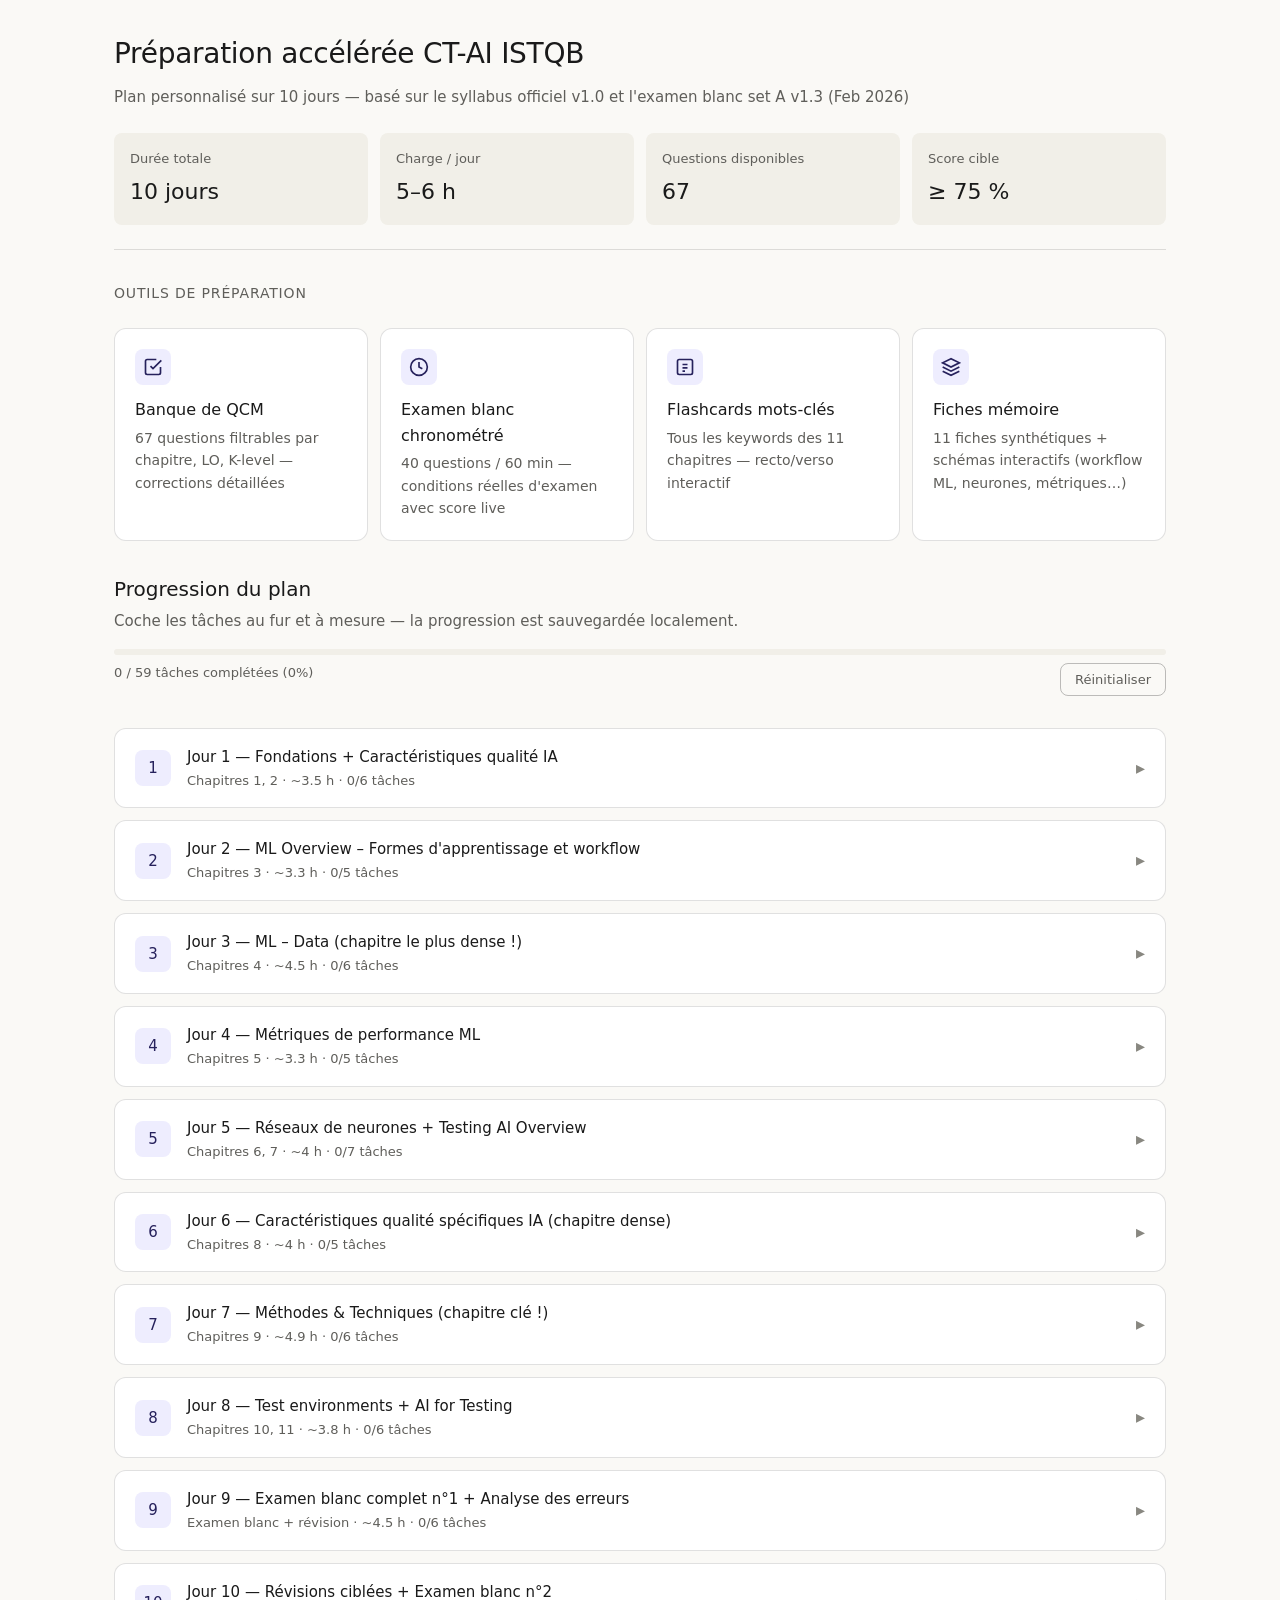
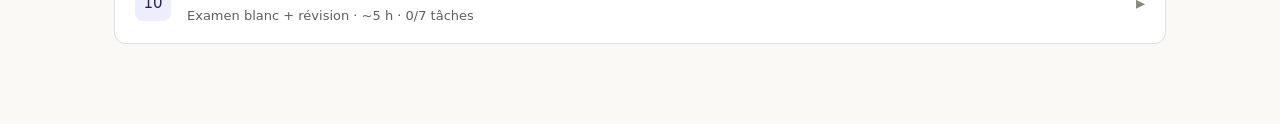
==== index.html @ fd46b40c "feat: add Lesson Modal with Apple Design System (Tasks 4-8) - lesson-modal.css: Apple Design System " ====
﻿<!DOCTYPE html>
<html lang="fr">
<head>
<meta charset="UTF-8">
<meta name="viewport" content="width=device-width, initial-scale=1.0">
<title>CT-AI 10 jours — Hub de préparation</title>
<style>
  :root {
    --bg: #faf9f6;
    --bg-card: #ffffff;
    --bg-secondary: #f1efe8;
    --text-primary: #1a1a1a;
    --text-secondary: #5f5e5a;
    --text-tertiary: #888780;
    --border: rgba(0,0,0,0.12);
    --border-strong: rgba(0,0,0,0.25);
    --accent: #534AB7;
    --accent-bg: #EEEDFE;
    --accent-text: #26215C;
    --success: #0F6E56;
    --success-bg: #E1F5EE;
    --warning-bg: #FAEEDA;
    --warning-text: #633806;
    --danger: #A32D2D;
    --danger-bg: #FCEBEB;
    --radius: 8px;
    --radius-lg: 12px;
    --font: -apple-system, BlinkMacSystemFont, 'Segoe UI', system-ui, sans-serif;
  }
  * { box-sizing: border-box; }
  body {
    font-family: var(--font);
    color: var(--text-primary);
    background: var(--bg);
    margin: 0;
    line-height: 1.6;
    font-size: 16px;
  }
  .container { max-width: 1100px; margin: 0 auto; padding: 32px 24px 80px; }
  header {
    border-bottom: 0.5px solid var(--border);
    padding-bottom: 24px;
    margin-bottom: 32px;
  }
  h1 { font-size: 28px; font-weight: 500; margin: 0 0 8px; letter-spacing: -0.01em; }
  h2 { font-size: 20px; font-weight: 500; margin: 0 0 12px; }
  h3 { font-size: 16px; font-weight: 500; margin: 0 0 8px; }
  .subtitle { color: var(--text-secondary); font-size: 15px; margin: 0; }
  .hero-stats {
    display: grid;
    grid-template-columns: repeat(auto-fit, minmax(160px, 1fr));
    gap: 12px;
    margin-top: 24px;
  }
  .stat {
    background: var(--bg-secondary);
    border-radius: var(--radius);
    padding: 16px;
  }
  .stat-label { font-size: 13px; color: var(--text-secondary); margin-bottom: 4px; }
  .stat-value { font-size: 22px; font-weight: 500; }
  .nav-tools {
    display: grid;
    grid-template-columns: repeat(auto-fit, minmax(220px, 1fr));
    gap: 12px;
    margin-top: 24px;
  }
  .tool-card {
    background: var(--bg-card);
    border: 0.5px solid var(--border);
    border-radius: var(--radius-lg);
    padding: 20px;
    text-decoration: none;
    color: inherit;
    transition: border-color 0.15s, transform 0.15s;
    display: block;
  }
  .tool-card:hover {
    border-color: var(--accent);
    transform: translateY(-1px);
  }
  .tool-icon {
    width: 36px;
    height: 36px;
    background: var(--accent-bg);
    border-radius: var(--radius);
    display: flex;
    align-items: center;
    justify-content: center;
    margin-bottom: 12px;
  }
  .tool-icon svg { width: 20px; height: 20px; stroke: var(--accent-text); fill: none; stroke-width: 2; }
  .tool-card h3 { margin: 0 0 4px; }
  .tool-card p { font-size: 14px; color: var(--text-secondary); margin: 0; }
  .progress-bar {
    background: var(--bg-secondary);
    border-radius: 999px;
    height: 6px;
    margin-top: 16px;
    overflow: hidden;
  }
  .progress-bar > div {
    background: var(--success);
    height: 100%;
    transition: width 0.3s;
  }
  .progress-meta { font-size: 13px; color: var(--text-secondary); margin-top: 8px; display: flex; justify-content: space-between; }
  .day-grid {
    margin-top: 32px;
    display: grid;
    gap: 12px;
  }
  .day-card {
    background: var(--bg-card);
    border: 0.5px solid var(--border);
    border-radius: var(--radius-lg);
    overflow: hidden;
  }
  .day-card.completed { border-color: var(--success); }
  .day-header {
    padding: 16px 20px;
    display: flex;
    align-items: center;
    gap: 16px;
    cursor: pointer;
    user-select: none;
  }
  .day-header:hover { background: var(--bg-secondary); }
  .day-num {
    width: 36px;
    height: 36px;
    background: var(--accent-bg);
    color: var(--accent-text);
    border-radius: var(--radius);
    display: flex;
    align-items: center;
    justify-content: center;
    font-weight: 500;
    flex-shrink: 0;
    font-size: 15px;
  }
  .day-card.completed .day-num {
    background: var(--success-bg);
    color: var(--success);
  }
  .day-card.completed .day-num::after { content: ' ✓'; }
  .day-info { flex: 1; min-width: 0; }
  .day-info h3 { margin: 0 0 2px; font-size: 15px; }
  .day-meta { font-size: 13px; color: var(--text-secondary); }
  .day-toggle {
    color: var(--text-tertiary);
    font-size: 18px;
    transition: transform 0.2s;
  }
  .day-card.expanded .day-toggle { transform: rotate(90deg); }
  .day-body {
    padding: 0 20px 20px;
    border-top: 0.5px solid var(--border);
    display: none;
    margin-top: 4px;
    padding-top: 16px;
  }
  .day-card.expanded .day-body { display: block; }
  .session { margin-bottom: 16px; }
  .session-title {
    font-size: 13px;
    font-weight: 500;
    text-transform: uppercase;
    letter-spacing: 0.05em;
    color: var(--text-secondary);
    margin-bottom: 8px;
  }
  .task-list {
    list-style: none;
    padding: 0;
    margin: 0;
  }
  .task-list li {
    padding: 8px 0;
    display: flex;
    gap: 10px;
    align-items: flex-start;
    border-bottom: 0.5px solid var(--border);
    font-size: 14px;
  }
  .task-list li:last-child { border-bottom: none; }
  .task-list input[type="checkbox"] {
    margin-top: 4px;
    width: 16px;
    height: 16px;
    accent-color: var(--success);
    flex-shrink: 0;
    cursor: pointer;
  }
  .task-list label {
    flex: 1;
    cursor: pointer;
  }
  .task-list label.done {
    text-decoration: line-through;
    color: var(--text-tertiary);
  }
  .takeaways {
    background: var(--accent-bg);
    border-radius: var(--radius);
    padding: 12px 16px;
    margin-top: 12px;
  }
  .takeaways h4 {
    font-size: 13px;
    font-weight: 500;
    text-transform: uppercase;
    letter-spacing: 0.05em;
    color: var(--accent-text);
    margin: 0 0 8px;
  }
  .takeaways ul {
    margin: 0;
    padding-left: 20px;
    color: var(--accent-text);
    font-size: 13.5px;
  }
  .takeaways li { margin-bottom: 4px; }
  .reset-btn {
    background: transparent;
    border: 0.5px solid var(--border-strong);
    color: var(--text-secondary);
    padding: 8px 14px;
    border-radius: var(--radius);
    cursor: pointer;
    font-size: 13px;
    font-family: var(--font);
  }
  .reset-btn:hover { background: var(--bg-secondary); }
  .section-title {
    font-size: 14px;
    font-weight: 500;
    color: var(--text-secondary);
    text-transform: uppercase;
    letter-spacing: 0.06em;
    margin: 32px 0 12px;
  }
  @media (prefers-color-scheme: dark) {
    :root {
      --bg: #1a1a1a;
      --bg-card: #232322;
      --bg-secondary: #2c2c2a;
      --text-primary: #f1efe8;
      --text-secondary: #b4b2a9;
      --text-tertiary: #888780;
      --border: rgba(255,255,255,0.12);
      --border-strong: rgba(255,255,255,0.25);
      --accent: #AFA9EC;
      --accent-bg: #3C3489;
      --accent-text: #EEEDFE;
      --success: #5DCAA5;
      --success-bg: #085041;
      --warning-bg: #633806;
      --warning-text: #FAEEDA;
    }
  }
</style>
<link rel="stylesheet" href="lesson-modal.css">
</head>
<body>
<div class="container">

<header>
  <h1>Préparation accélérée CT-AI ISTQB</h1>
  <p class="subtitle">Plan personnalisé sur 10 jours — basé sur le syllabus officiel v1.0 et l'examen blanc set A v1.3 (Feb 2026)</p>

  <div class="hero-stats">
    <div class="stat">
      <div class="stat-label">Durée totale</div>
      <div class="stat-value">10 jours</div>
    </div>
    <div class="stat">
      <div class="stat-label">Charge / jour</div>
      <div class="stat-value">5–6 h</div>
    </div>
    <div class="stat">
      <div class="stat-label">Questions disponibles</div>
      <div class="stat-value">67</div>
    </div>
    <div class="stat">
      <div class="stat-label">Score cible</div>
      <div class="stat-value">≥ 75 %</div>
    </div>
  </div>
</header>

<div class="section-title">Outils de préparation</div>
<div class="nav-tools">
  <a class="tool-card" href="questions.html">
    <div class="tool-icon"><svg viewBox="0 0 24 24"><path d="M9 11l3 3L22 4M21 12v7a2 2 0 01-2 2H5a2 2 0 01-2-2V5a2 2 0 012-2h11"/></svg></div>
    <h3>Banque de QCM</h3>
    <p>67 questions filtrables par chapitre, LO, K-level — corrections détaillées</p>
  </a>
  <a class="tool-card" href="exam.html">
    <div class="tool-icon"><svg viewBox="0 0 24 24"><circle cx="12" cy="12" r="10"/><polyline points="12 6 12 12 16 14"/></svg></div>
    <h3>Examen blanc chronométré</h3>
    <p>40 questions / 60 min — conditions réelles d'examen avec score live</p>
  </a>
  <a class="tool-card" href="keywords.html">
    <div class="tool-icon"><svg viewBox="0 0 24 24"><rect x="3" y="3" width="18" height="18" rx="2"/><path d="M9 9h6M9 13h6M9 17h3"/></svg></div>
    <h3>Flashcards mots-clés</h3>
    <p>Tous les keywords des 11 chapitres — recto/verso interactif</p>
  </a>
  <a class="tool-card" href="fiches.html">
    <div class="tool-icon"><svg viewBox="0 0 24 24"><path d="M12 2L2 7l10 5 10-5-10-5zM2 17l10 5 10-5M2 12l10 5 10-5"/></svg></div>
    <h3>Fiches mémoire</h3>
    <p>11 fiches synthétiques + schémas interactifs (workflow ML, neurones, métriques…)</p>
  </a>
</div>

<div style="margin-top: 32px;">
  <h2 style="margin-bottom: 4px;">Progression du plan</h2>
  <p class="subtitle">Coche les tâches au fur et à mesure — la progression est sauvegardée localement.</p>
  <div class="progress-bar"><div id="overallProgress" style="width: 0%"></div></div>
  <div class="progress-meta">
    <span id="progressText">0 / 0 tâches complétées</span>
    <button class="reset-btn" onclick="resetProgress()">Réinitialiser</button>
  </div>
</div>

<div class="day-grid" id="dayGrid"></div>

</div>

<script src="data.js"></script>
<script src="lesson-modal.js"></script>
<script>
  const STORAGE_KEY = 'ctai_progress_v1';

  function loadProgress() {
    try {
      return JSON.parse(localStorage.getItem(STORAGE_KEY)) || {};
    } catch { return {}; }
  }
  function saveProgress(p) {
    localStorage.setItem(STORAGE_KEY, JSON.stringify(p));
  }
  let progress = loadProgress();

  function renderDays() {
    const grid = document.getElementById('dayGrid');
    grid.innerHTML = '';
    CTAI_DATA.studyPlan.forEach((day) => {
      const card = document.createElement('div');
      card.className = 'day-card';

      // Build all tasks (morning + afternoon + takeaways flag)
      const allTasks = [...day.morning.map((t,i)=>({id:`d${day.day}_m${i}`, txt:t})),
                       ...day.afternoon.map((t,i)=>({id:`d${day.day}_a${i}`, txt:t}))];

      const completed = allTasks.filter(t => progress[t.id]).length;
      const total = allTasks.length;
      const isComplete = completed === total && total > 0;
      if (isComplete) card.classList.add('completed');

      const hours = Math.round(day.totalMinutes / 60 * 10) / 10;

      const morningHTML = day.morning.map((t,i) => {
        const id = `d${day.day}_m${i}`;
        const checked = progress[id] ? 'checked' : '';
        const doneCls = progress[id] ? 'done' : '';
        return `<li><input type="checkbox" id="${id}" ${checked} onchange="toggleTask('${id}')"><label for="${id}" class="${doneCls}">${t}</label></li>`;
      }).join('');
      const afternoonHTML = day.afternoon.map((t,i) => {
        const id = `d${day.day}_a${i}`;
        const checked = progress[id] ? 'checked' : '';
        const doneCls = progress[id] ? 'done' : '';
        return `<li><input type="checkbox" id="${id}" ${checked} onchange="toggleTask('${id}')"><label for="${id}" class="${doneCls}">${t}</label></li>`;
      }).join('');
      const takeHTML = day.keyTakeaways.map(k => `<li>${k}</li>`).join('');

      const chapterText = day.chapters.length ? `Chapitres ${day.chapters.join(', ')}` : 'Examen blanc + révision';

      const chapBtnsHTML = day.chapters.length
        ? '<div class="lm-trigger-row">' + day.chapters.map(function(ch){ return '<button class="lm-trigger" onclick="LessonModal.open(' + ch + ')">📚 Maîtriser le Chapitre ' + ch + '</button>'; }).join('') + '</div>'
        : '';

      card.innerHTML = `
        <div class="day-header" onclick="toggleDay(this)">
          <div class="day-num">${day.day}</div>
          <div class="day-info">
            <h3>${day.dateLabel} — ${day.focus}</h3>
            <div class="day-meta">${chapterText} · ~${hours} h · ${completed}/${total} tâches</div>
          </div>
          <div class="day-toggle">▸</div>
        </div>
        <div class="day-body">
          <div class="session">
            <div class="session-title">Matin</div>
            <ul class="task-list">${morningHTML}</ul>
          </div>
          <div class="session">
            <div class="session-title">Après-midi</div>
            <ul class="task-list">${afternoonHTML}</ul>
          </div>
          <div class="takeaways">
            <h4>Concepts à retenir</h4>
            <ul>${takeHTML}</ul>
          </div>
          ${chapBtnsHTML}
        </div>`;
      grid.appendChild(card);
    });
    updateOverall();
  }

  function toggleDay(headerEl) {
    headerEl.parentElement.classList.toggle('expanded');
  }

  function toggleTask(id) {
    progress[id] = !progress[id];
    if (!progress[id]) delete progress[id];
    saveProgress(progress);
    renderDays();
    // Re-expand day that was just modified
    const m = id.match(/^d(\d+)_/);
    if (m) {
      const cards = document.querySelectorAll('.day-card');
      if (cards[parseInt(m[1])-1]) cards[parseInt(m[1])-1].classList.add('expanded');
    }
  }

  function updateOverall() {
    let total = 0, done = 0;
    CTAI_DATA.studyPlan.forEach(day => {
      total += day.morning.length + day.afternoon.length;
      day.morning.forEach((_,i) => { if (progress[`d${day.day}_m${i}`]) done++; });
      day.afternoon.forEach((_,i) => { if (progress[`d${day.day}_a${i}`]) done++; });
    });
    const pct = total ? Math.round(done/total * 100) : 0;
    document.getElementById('overallProgress').style.width = pct + '%';
    document.getElementById('progressText').textContent = `${done} / ${total} tâches complétées (${pct}%)`;
  }

  function resetProgress() {
    if (confirm('Réinitialiser toute la progression ?')) {
      progress = {};
      saveProgress(progress);
      renderDays();
    }
  }

  renderDays();
</script>
</body>
</html>
---- lesson-modal.css ----
/* ─── Lesson Modal — Apple Design System ─────────────────────────────────── */

/* Overlay */
.lm-overlay {
  position: fixed;
  inset: 0;
  background: rgba(0, 0, 0, 0.40);
  backdrop-filter: blur(6px);
  -webkit-backdrop-filter: blur(6px);
  display: flex;
  align-items: center;
  justify-content: center;
  z-index: 9000;
  padding: 16px;
  opacity: 0;
  transition: opacity 0.22s ease;
  pointer-events: none;
}
.lm-overlay.lm-visible {
  opacity: 1;
  pointer-events: auto;
}

/* Modal card */
.lm-modal {
  background: #ffffff;
  border-radius: 20px;
  box-shadow:
    0 2px 4px rgba(0, 0, 0, 0.04),
    0 8px 24px rgba(0, 0, 0, 0.12),
    0 32px 64px rgba(0, 0, 0, 0.16);
  width: 100%;
  max-width: 860px;
  max-height: 88vh;
  display: flex;
  flex-direction: column;
  overflow: hidden;
  transform: scale(0.96) translateY(8px);
  transition: transform 0.22s cubic-bezier(0.34, 1.20, 0.64, 1);
  font-family: -apple-system, BlinkMacSystemFont, 'SF Pro Text', 'Helvetica Neue', system-ui, sans-serif;
}
.lm-overlay.lm-visible .lm-modal {
  transform: scale(1) translateY(0);
}

/* Header */
.lm-header {
  display: flex;
  align-items: flex-start;
  gap: 16px;
  padding: 24px 24px 0;
  flex-shrink: 0;
}
.lm-chapter-badge {
  background: #007AFF;
  color: #fff;
  font-size: 11px;
  font-weight: 600;
  letter-spacing: 0.04em;
  text-transform: uppercase;
  padding: 4px 10px;
  border-radius: 100px;
  white-space: nowrap;
  margin-top: 3px;
  flex-shrink: 0;
}
.lm-title-block {
  flex: 1;
  min-width: 0;
}
.lm-title {
  font-size: 20px;
  font-weight: 600;
  color: #1c1c1e;
  margin: 0 0 6px;
  line-height: 1.3;
  letter-spacing: -0.01em;
}
.lm-los {
  display: flex;
  flex-wrap: wrap;
  gap: 6px;
  margin: 0;
}
.lm-lo-tag {
  background: #f2f2f7;
  color: #3a3a3c;
  font-size: 11px;
  font-weight: 500;
  padding: 3px 8px;
  border-radius: 6px;
  font-family: 'SF Mono', 'Menlo', monospace;
}
.lm-close {
  background: #f2f2f7;
  border: none;
  border-radius: 50%;
  width: 32px;
  height: 32px;
  font-size: 18px;
  line-height: 1;
  cursor: pointer;
  display: flex;
  align-items: center;
  justify-content: center;
  color: #6e6e73;
  flex-shrink: 0;
  transition: background 0.15s, color 0.15s;
  margin-top: -2px;
}
.lm-close:hover { background: #e5e5ea; color: #1c1c1e; }

/* Tab bar */
.lm-tabs {
  display: flex;
  gap: 4px;
  padding: 16px 24px 0;
  flex-shrink: 0;
  border-bottom: 1px solid rgba(0, 0, 0, 0.08);
}
.lm-tab {
  background: none;
  border: none;
  padding: 8px 14px 10px;
  font-size: 14px;
  font-weight: 500;
  color: #6e6e73;
  cursor: pointer;
  border-radius: 8px 8px 0 0;
  position: relative;
  transition: color 0.15s;
  font-family: inherit;
  white-space: nowrap;
}
.lm-tab:hover { color: #1c1c1e; }
.lm-tab.lm-tab-active {
  color: #007AFF;
}
.lm-tab.lm-tab-active::after {
  content: '';
  position: absolute;
  bottom: -1px;
  left: 0;
  right: 0;
  height: 2px;
  background: #007AFF;
  border-radius: 2px 2px 0 0;
}

/* Content area */
.lm-content {
  flex: 1;
  overflow-y: auto;
  padding: 24px;
  -webkit-overflow-scrolling: touch;
}
.lm-panel { display: none; }
.lm-panel.lm-panel-active { display: block; }

/* ─── Markdown Rendering ─────────────────────────────────────────────────── */

.lm-content h2 {
  font-size: 18px;
  font-weight: 600;
  color: #1c1c1e;
  margin: 28px 0 12px;
  padding-bottom: 8px;
  border-bottom: 1px solid rgba(0, 0, 0, 0.08);
  letter-spacing: -0.01em;
}
.lm-content h2:first-child { margin-top: 0; }

.lm-content h3 {
  font-size: 15px;
  font-weight: 600;
  color: #1c1c1e;
  margin: 20px 0 8px;
}

.lm-content h4 {
  font-size: 14px;
  font-weight: 600;
  color: #3a3a3c;
  margin: 14px 0 6px;
}

.lm-content p {
  font-size: 15px;
  line-height: 1.7;
  color: #1c1c1e;
  margin: 0 0 12px;
}

.lm-content ul, .lm-content ol {
  padding-left: 20px;
  margin: 0 0 12px;
}
.lm-content li {
  font-size: 15px;
  line-height: 1.65;
  color: #1c1c1e;
  margin-bottom: 4px;
}

/* Info boxes */
.lm-box {
  border-radius: 10px;
  padding: 12px 16px;
  margin: 12px 0;
  font-size: 14px;
  line-height: 1.6;
}
.lm-box-definition {
  background: #EBF5FF;
  border-left: 3px solid #007AFF;
  color: #1c3a5e;
}
.lm-box-tip {
  background: #E6F9F0;
  border-left: 3px solid #34C759;
  color: #1a3d2b;
}
.lm-box-warning {
  background: #FFF8E1;
  border-left: 3px solid #FF9500;
  color: #4a3100;
}
.lm-box-example {
  background: #F5F0FF;
  border-left: 3px solid #AF52DE;
  color: #3d1f5c;
}
.lm-box-label {
  font-weight: 700;
  font-size: 11px;
  text-transform: uppercase;
  letter-spacing: 0.06em;
  display: block;
  margin-bottom: 4px;
  opacity: 0.75;
}

/* Tables */
.lm-table-wrap {
  overflow-x: auto;
  margin: 12px 0;
  border-radius: 10px;
  border: 1px solid rgba(0, 0, 0, 0.08);
}
.lm-table {
  border-collapse: collapse;
  width: 100%;
  font-size: 14px;
}
.lm-table th {
  background: #f2f2f7;
  font-weight: 600;
  padding: 10px 14px;
  text-align: left;
  color: #1c1c1e;
  border-bottom: 1px solid rgba(0, 0, 0, 0.1);
  white-space: nowrap;
}
.lm-table td {
  padding: 9px 14px;
  border-bottom: 1px solid rgba(0, 0, 0, 0.06);
  color: #3a3a3c;
  vertical-align: top;
}
.lm-table tr:last-child td { border-bottom: none; }
.lm-table tr:nth-child(even) td { background: #fafafa; }

/* Code blocks (ASCII art / preformatted) */
.lm-pre {
  background: #1c1c1e;
  color: #e5e5ea;
  font-family: 'SF Mono', 'Menlo', 'Monaco', monospace;
  font-size: 12.5px;
  line-height: 1.55;
  padding: 16px;
  border-radius: 10px;
  overflow-x: auto;
  margin: 12px 0;
  white-space: pre;
}

/* Inline code */
.lm-code {
  background: #f2f2f7;
  color: #c0392b;
  font-family: 'SF Mono', 'Menlo', monospace;
  font-size: 13px;
  padding: 1px 5px;
  border-radius: 4px;
}

/* Horizontal rule separator */
.lm-hr {
  border: none;
  border-top: 1px solid rgba(0, 0, 0, 0.08);
  margin: 20px 0;
}

/* Synthèse Visuelle panel — monospace pre */
.lm-panel[data-tab="visual"] .lm-pre {
  font-size: 13px;
  max-height: none;
}

/* Empty state */
.lm-empty {
  text-align: center;
  padding: 40px 20px;
  color: #8e8e93;
  font-size: 15px;
}

/* Footer */
.lm-footer {
  flex-shrink: 0;
  padding: 12px 24px 16px;
  border-top: 1px solid rgba(0, 0, 0, 0.08);
  display: flex;
  align-items: center;
  justify-content: space-between;
  gap: 12px;
}
.lm-nav-btn {
  background: #f2f2f7;
  border: none;
  border-radius: 10px;
  padding: 8px 16px;
  font-size: 14px;
  font-weight: 500;
  color: #007AFF;
  cursor: pointer;
  transition: background 0.15s;
  font-family: inherit;
}
.lm-nav-btn:hover { background: #e5e5ea; }
.lm-nav-btn:disabled { color: #c7c7cc; cursor: default; }
.lm-chapter-counter {
  font-size: 13px;
  color: #8e8e93;
}

/* ─── Trigger button (Hub cards) ─────────────────────────────────────────── */

.lm-trigger {
  display: inline-flex;
  align-items: center;
  gap: 6px;
  background: #EBF5FF;
  color: #007AFF;
  border: 1px solid rgba(0, 122, 255, 0.20);
  border-radius: 8px;
  padding: 6px 12px;
  font-size: 13px;
  font-weight: 500;
  cursor: pointer;
  font-family: -apple-system, BlinkMacSystemFont, 'SF Pro Text', system-ui, sans-serif;
  transition: background 0.15s, border-color 0.15s;
  text-decoration: none;
}
.lm-trigger:hover {
  background: #D6ECFF;
  border-color: rgba(0, 122, 255, 0.35);
}
.lm-trigger-row {
  display: flex;
  flex-wrap: wrap;
  gap: 8px;
  padding: 12px 0 4px;
}

/* ─── Dark mode ──────────────────────────────────────────────────────────── */
@media (prefers-color-scheme: dark) {
  .lm-modal {
    background: #1c1c1e;
    box-shadow: 0 2px 4px rgba(0,0,0,0.3), 0 16px 48px rgba(0,0,0,0.6);
  }
  .lm-title { color: #f5f5f7; }
  .lm-lo-tag { background: #2c2c2e; color: #ebebf5; }
  .lm-close { background: #2c2c2e; color: #aeaeb2; }
  .lm-close:hover { background: #3a3a3c; color: #f5f5f7; }
  .lm-tabs { border-bottom-color: rgba(255,255,255,0.1); }
  .lm-tab { color: #8e8e93; }
  .lm-tab:hover { color: #f5f5f7; }
  .lm-content h2 { color: #f5f5f7; border-bottom-color: rgba(255,255,255,0.1); }
  .lm-content h3 { color: #f5f5f7; }
  .lm-content h4 { color: #aeaeb2; }
  .lm-content p, .lm-content li { color: #e5e5ea; }
  .lm-table-wrap { border-color: rgba(255,255,255,0.1); }
  .lm-table th { background: #2c2c2e; color: #f5f5f7; border-bottom-color: rgba(255,255,255,0.12); }
  .lm-table td { color: #c7c7cc; border-bottom-color: rgba(255,255,255,0.06); }
  .lm-table tr:nth-child(even) td { background: #252527; }
  .lm-code { background: #2c2c2e; color: #ff6b6b; }
  .lm-hr { border-top-color: rgba(255,255,255,0.1); }
  .lm-footer { border-top-color: rgba(255,255,255,0.1); }
  .lm-nav-btn { background: #2c2c2e; color: #0a84ff; }
  .lm-nav-btn:hover { background: #3a3a3c; }
  .lm-box-definition { background: #0a2040; border-left-color: #0a84ff; color: #9ecbff; }
  .lm-box-tip { background: #0a2a1a; border-left-color: #30d158; color: #7affb3; }
  .lm-box-warning { background: #2a1a00; border-left-color: #ff9f0a; color: #ffd580; }
  .lm-box-example { background: #1a0a2a; border-left-color: #bf5af2; color: #e5b0ff; }
  .lm-trigger { background: #0a2040; color: #0a84ff; border-color: rgba(10,132,255,0.3); }
  .lm-trigger:hover { background: #0d2d55; }
  .lm-chapter-counter { color: #636366; }
}

/* ─── Responsive ─────────────────────────────────────────────────────────── */
@media (max-width: 600px) {
  .lm-overlay { padding: 0; align-items: flex-end; }
  .lm-modal {
    border-radius: 20px 20px 0 0;
    max-height: 92vh;
  }
  .lm-tabs { overflow-x: auto; padding-bottom: 0; }
  .lm-tab { font-size: 13px; padding: 8px 10px 10px; }
  .lm-header { padding: 20px 16px 0; }
  .lm-content { padding: 16px; }
  .lm-footer { padding: 10px 16px 12px; }
  .lm-title { font-size: 17px; }
}
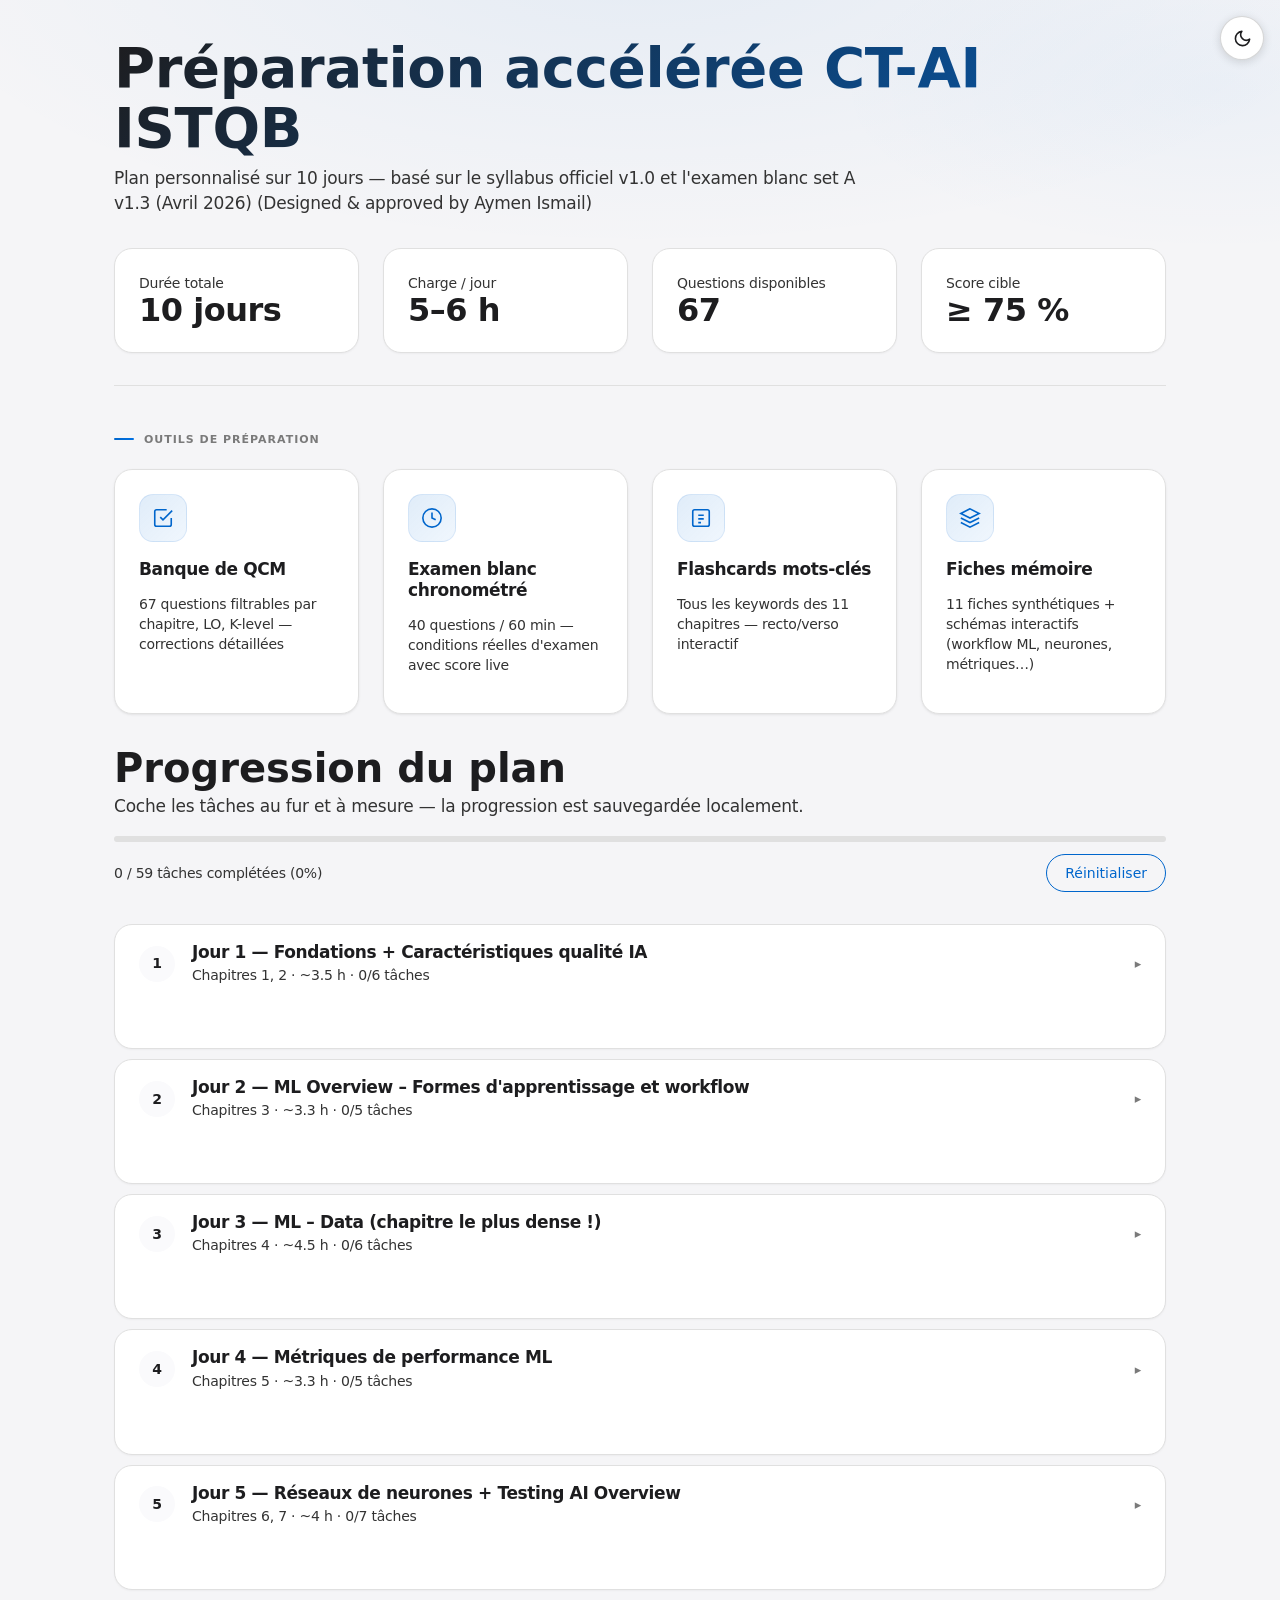
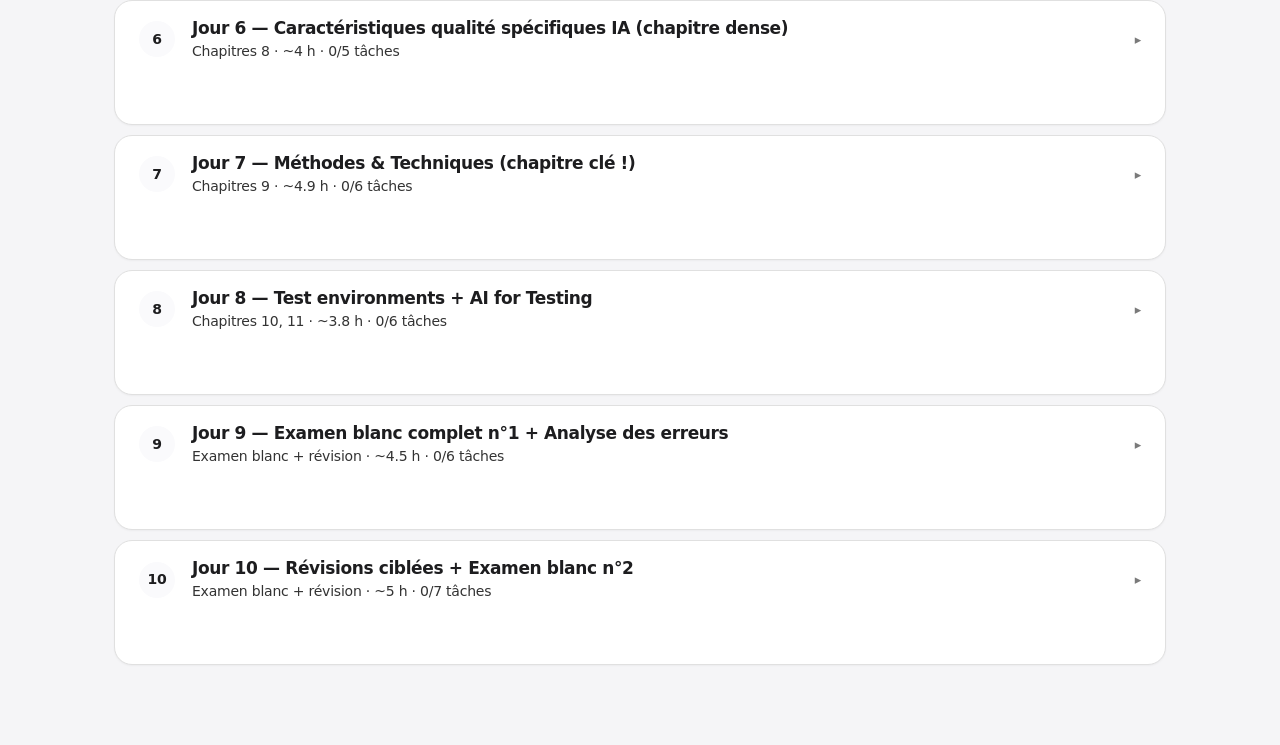
==== commit 8fed1628: "Initial GitHub push: add ISTQB CT-AI study hub and translated QCM content" ====
--- a/index.html
+++ b/index.html
@@ -4,270 +4,16 @@
 <meta charset="UTF-8">
 <meta name="viewport" content="width=device-width, initial-scale=1.0">
 <title>CT-AI 10 jours — Hub de préparation</title>
-<style>
-  :root {
-    --bg: #faf9f6;
-    --bg-card: #ffffff;
-    --bg-secondary: #f1efe8;
-    --text-primary: #1a1a1a;
-    --text-secondary: #5f5e5a;
-    --text-tertiary: #888780;
-    --border: rgba(0,0,0,0.12);
-    --border-strong: rgba(0,0,0,0.25);
-    --accent: #534AB7;
-    --accent-bg: #EEEDFE;
-    --accent-text: #26215C;
-    --success: #0F6E56;
-    --success-bg: #E1F5EE;
-    --warning-bg: #FAEEDA;
-    --warning-text: #633806;
-    --danger: #A32D2D;
-    --danger-bg: #FCEBEB;
-    --radius: 8px;
-    --radius-lg: 12px;
-    --font: -apple-system, BlinkMacSystemFont, 'Segoe UI', system-ui, sans-serif;
-  }
-  * { box-sizing: border-box; }
-  body {
-    font-family: var(--font);
-    color: var(--text-primary);
-    background: var(--bg);
-    margin: 0;
-    line-height: 1.6;
-    font-size: 16px;
-  }
-  .container { max-width: 1100px; margin: 0 auto; padding: 32px 24px 80px; }
-  header {
-    border-bottom: 0.5px solid var(--border);
-    padding-bottom: 24px;
-    margin-bottom: 32px;
-  }
-  h1 { font-size: 28px; font-weight: 500; margin: 0 0 8px; letter-spacing: -0.01em; }
-  h2 { font-size: 20px; font-weight: 500; margin: 0 0 12px; }
-  h3 { font-size: 16px; font-weight: 500; margin: 0 0 8px; }
-  .subtitle { color: var(--text-secondary); font-size: 15px; margin: 0; }
-  .hero-stats {
-    display: grid;
-    grid-template-columns: repeat(auto-fit, minmax(160px, 1fr));
-    gap: 12px;
-    margin-top: 24px;
-  }
-  .stat {
-    background: var(--bg-secondary);
-    border-radius: var(--radius);
-    padding: 16px;
-  }
-  .stat-label { font-size: 13px; color: var(--text-secondary); margin-bottom: 4px; }
-  .stat-value { font-size: 22px; font-weight: 500; }
-  .nav-tools {
-    display: grid;
-    grid-template-columns: repeat(auto-fit, minmax(220px, 1fr));
-    gap: 12px;
-    margin-top: 24px;
-  }
-  .tool-card {
-    background: var(--bg-card);
-    border: 0.5px solid var(--border);
-    border-radius: var(--radius-lg);
-    padding: 20px;
-    text-decoration: none;
-    color: inherit;
-    transition: border-color 0.15s, transform 0.15s;
-    display: block;
-  }
-  .tool-card:hover {
-    border-color: var(--accent);
-    transform: translateY(-1px);
-  }
-  .tool-icon {
-    width: 36px;
-    height: 36px;
-    background: var(--accent-bg);
-    border-radius: var(--radius);
-    display: flex;
-    align-items: center;
-    justify-content: center;
-    margin-bottom: 12px;
-  }
-  .tool-icon svg { width: 20px; height: 20px; stroke: var(--accent-text); fill: none; stroke-width: 2; }
-  .tool-card h3 { margin: 0 0 4px; }
-  .tool-card p { font-size: 14px; color: var(--text-secondary); margin: 0; }
-  .progress-bar {
-    background: var(--bg-secondary);
-    border-radius: 999px;
-    height: 6px;
-    margin-top: 16px;
-    overflow: hidden;
-  }
-  .progress-bar > div {
-    background: var(--success);
-    height: 100%;
-    transition: width 0.3s;
-  }
-  .progress-meta { font-size: 13px; color: var(--text-secondary); margin-top: 8px; display: flex; justify-content: space-between; }
-  .day-grid {
-    margin-top: 32px;
-    display: grid;
-    gap: 12px;
-  }
-  .day-card {
-    background: var(--bg-card);
-    border: 0.5px solid var(--border);
-    border-radius: var(--radius-lg);
-    overflow: hidden;
-  }
-  .day-card.completed { border-color: var(--success); }
-  .day-header {
-    padding: 16px 20px;
-    display: flex;
-    align-items: center;
-    gap: 16px;
-    cursor: pointer;
-    user-select: none;
-  }
-  .day-header:hover { background: var(--bg-secondary); }
-  .day-num {
-    width: 36px;
-    height: 36px;
-    background: var(--accent-bg);
-    color: var(--accent-text);
-    border-radius: var(--radius);
-    display: flex;
-    align-items: center;
-    justify-content: center;
-    font-weight: 500;
-    flex-shrink: 0;
-    font-size: 15px;
-  }
-  .day-card.completed .day-num {
-    background: var(--success-bg);
-    color: var(--success);
-  }
-  .day-card.completed .day-num::after { content: ' ✓'; }
-  .day-info { flex: 1; min-width: 0; }
-  .day-info h3 { margin: 0 0 2px; font-size: 15px; }
-  .day-meta { font-size: 13px; color: var(--text-secondary); }
-  .day-toggle {
-    color: var(--text-tertiary);
-    font-size: 18px;
-    transition: transform 0.2s;
-  }
-  .day-card.expanded .day-toggle { transform: rotate(90deg); }
-  .day-body {
-    padding: 0 20px 20px;
-    border-top: 0.5px solid var(--border);
-    display: none;
-    margin-top: 4px;
-    padding-top: 16px;
-  }
-  .day-card.expanded .day-body { display: block; }
-  .session { margin-bottom: 16px; }
-  .session-title {
-    font-size: 13px;
-    font-weight: 500;
-    text-transform: uppercase;
-    letter-spacing: 0.05em;
-    color: var(--text-secondary);
-    margin-bottom: 8px;
-  }
-  .task-list {
-    list-style: none;
-    padding: 0;
-    margin: 0;
-  }
-  .task-list li {
-    padding: 8px 0;
-    display: flex;
-    gap: 10px;
-    align-items: flex-start;
-    border-bottom: 0.5px solid var(--border);
-    font-size: 14px;
-  }
-  .task-list li:last-child { border-bottom: none; }
-  .task-list input[type="checkbox"] {
-    margin-top: 4px;
-    width: 16px;
-    height: 16px;
-    accent-color: var(--success);
-    flex-shrink: 0;
-    cursor: pointer;
-  }
-  .task-list label {
-    flex: 1;
-    cursor: pointer;
-  }
-  .task-list label.done {
-    text-decoration: line-through;
-    color: var(--text-tertiary);
-  }
-  .takeaways {
-    background: var(--accent-bg);
-    border-radius: var(--radius);
-    padding: 12px 16px;
-    margin-top: 12px;
-  }
-  .takeaways h4 {
-    font-size: 13px;
-    font-weight: 500;
-    text-transform: uppercase;
-    letter-spacing: 0.05em;
-    color: var(--accent-text);
-    margin: 0 0 8px;
-  }
-  .takeaways ul {
-    margin: 0;
-    padding-left: 20px;
-    color: var(--accent-text);
-    font-size: 13.5px;
-  }
-  .takeaways li { margin-bottom: 4px; }
-  .reset-btn {
-    background: transparent;
-    border: 0.5px solid var(--border-strong);
-    color: var(--text-secondary);
-    padding: 8px 14px;
-    border-radius: var(--radius);
-    cursor: pointer;
-    font-size: 13px;
-    font-family: var(--font);
-  }
-  .reset-btn:hover { background: var(--bg-secondary); }
-  .section-title {
-    font-size: 14px;
-    font-weight: 500;
-    color: var(--text-secondary);
-    text-transform: uppercase;
-    letter-spacing: 0.06em;
-    margin: 32px 0 12px;
-  }
-  @media (prefers-color-scheme: dark) {
-    :root {
-      --bg: #1a1a1a;
-      --bg-card: #232322;
-      --bg-secondary: #2c2c2a;
-      --text-primary: #f1efe8;
-      --text-secondary: #b4b2a9;
-      --text-tertiary: #888780;
-      --border: rgba(255,255,255,0.12);
-      --border-strong: rgba(255,255,255,0.25);
-      --accent: #AFA9EC;
-      --accent-bg: #3C3489;
-      --accent-text: #EEEDFE;
-      --success: #5DCAA5;
-      --success-bg: #085041;
-      --warning-bg: #633806;
-      --warning-text: #FAEEDA;
-    }
-  }
-</style>
+<link rel="stylesheet" href="style.css">
 <link rel="stylesheet" href="lesson-modal.css">
+<script src="theme.js"></script>
 </head>
 <body>
 <div class="container">
 
 <header>
   <h1>Préparation accélérée CT-AI ISTQB</h1>
-  <p class="subtitle">Plan personnalisé sur 10 jours — basé sur le syllabus officiel v1.0 et l'examen blanc set A v1.3 (Feb 2026)</p>
+  <p class="subtitle">Plan personnalisé sur 10 jours — basé sur le syllabus officiel v1.0 et l'examen blanc set A v1.3 (Avril 2026) (Designed & approved by Aymen Ismail)</p>
 
   <div class="hero-stats">
     <div class="stat">
@@ -329,6 +75,7 @@
 
 <script src="data.js"></script>
 <script src="lesson-modal.js"></script>
+<script type="module" src="motion-animations.js"></script>
 <script>
   const STORAGE_KEY = 'ctai_progress_v1';
 
--- a/style.css
+++ b/style.css
@@ -0,0 +1,1156 @@
+/* Shared Apple-inspired design system from DESIGN.md */
+:root {
+  --color-primary: #0066cc;
+  --color-primary-focus: #0071e3;
+  --color-primary-on-dark: #2997ff;
+  --color-ink: #1d1d1f;
+  --color-body: #1d1d1f;
+  --color-body-on-dark: #ffffff;
+  --color-body-muted: #cccccc;
+  --color-ink-muted-80: #333333;
+  --color-ink-muted-48: #7a7a7a;
+  --color-divider-soft: #f0f0f0;
+  --color-hairline: #e0e0e0;
+  --color-canvas: #ffffff;
+  --color-canvas-parchment: #f5f5f7;
+  --color-surface-pearl: #fafafc;
+  --color-surface-tile-1: #272729;
+  --color-surface-tile-2: #2a2a2c;
+  --color-surface-tile-3: #252527;
+  --color-surface-black: #000000;
+  --color-surface-chip-translucent: #d2d2d7;
+  --color-on-primary: #ffffff;
+  --color-on-dark: #ffffff;
+
+  --radius-none: 0px;
+  --radius-xs: 5px;
+  --radius-sm: 8px;
+  --radius-md: 11px;
+  --radius-lg-design: 18px;
+  --radius-pill: 9999px;
+
+  --space-xxs: 4px;
+  --space-xs: 8px;
+  --space-sm: 12px;
+  --space-md: 17px;
+  --space-lg: 24px;
+  --space-xl: 32px;
+  --space-xxl: 48px;
+  --space-section: 80px;
+
+  --font-display: "SF Pro Display", system-ui, -apple-system, BlinkMacSystemFont, sans-serif;
+  --font-text: "SF Pro Text", system-ui, -apple-system, BlinkMacSystemFont, sans-serif;
+
+  --bg: var(--color-canvas-parchment);
+  --bg-card: var(--color-canvas);
+  --bg-secondary: var(--color-surface-pearl);
+  --text-primary: var(--color-ink);
+  --text-secondary: var(--color-ink-muted-80);
+  --text-tertiary: var(--color-ink-muted-48);
+  --border: var(--color-hairline);
+  --border-strong: rgba(0, 0, 0, 0.16);
+  --accent: var(--color-primary);
+  --accent-bg: var(--color-surface-pearl);
+  --accent-text: var(--color-ink);
+  --success: #0a7a4b;
+  --success-bg: #e9f7ef;
+  --success-border: #6ec69a;
+  --success-darker: #07442d;
+  --danger: #b42318;
+  --danger-bg: #fff1f0;
+  --danger-border: #f2a8a1;
+  --warning: #b75d00;
+  --warning-bg: #fff7e8;
+  --warning-text: #663300;
+  --teal: #0a7a4b;
+  --teal-bg: #e9f7ef;
+  --teal-darker: #07442d;
+  --coral-bg: #fff3ee;
+  --coral-text: #5c2414;
+  --pink-bg: #fff0f6;
+  --pink-text: #6f1d45;
+  --blue: var(--color-primary);
+  --blue-bg: #e8f2ff;
+  --blue-darker: #003b73;
+  --radius: var(--radius-sm);
+  --radius-lg: var(--radius-lg-design);
+  --font: var(--font-text);
+
+  /* Elevation shadows */
+  --shadow-xs: 0 1px 2px rgba(0,0,0,0.04);
+  --shadow-sm: 0 1px 3px rgba(0,0,0,0.06), 0 1px 2px rgba(0,0,0,0.03);
+  --shadow-md: 0 4px 8px rgba(0,0,0,0.07), 0 2px 4px rgba(0,0,0,0.03);
+  --shadow-lg: 0 12px 28px rgba(0,0,0,0.09), 0 4px 8px rgba(0,0,0,0.04);
+  --shadow-xl: 0 24px 48px rgba(0,0,0,0.11), 0 8px 16px rgba(0,0,0,0.05);
+  --shadow-colored: 0 8px 24px rgba(0, 102, 204, 0.18);
+
+  /* Premium easing curves */
+  --ease-spring: cubic-bezier(0.34, 1.56, 0.64, 1);
+  --ease-smooth: cubic-bezier(0.22, 1, 0.36, 1);
+  --ease-material: cubic-bezier(0.4, 0, 0.2, 1);
+  --ease-decelerate: cubic-bezier(0, 0, 0.2, 1);
+}
+
+* { box-sizing: border-box; }
+
+html { scroll-behavior: smooth; }
+
+body {
+  margin: 0;
+  background: var(--bg);
+  background-image:
+    radial-gradient(ellipse 90% 50% at 50% -5%, rgba(0, 102, 204, 0.065) 0%, transparent 65%),
+    radial-gradient(ellipse 50% 30% at 95% 10%, rgba(0, 113, 227, 0.04) 0%, transparent 60%);
+  background-attachment: fixed;
+  color: var(--text-primary);
+  font: 400 17px/1.47 var(--font-text);
+  letter-spacing: -0.224px;
+}
+
+a { color: var(--color-primary); }
+
+h1,
+h2,
+h3,
+h4,
+h5 {
+  color: var(--text-primary);
+  font-family: var(--font-display);
+  font-weight: 600;
+}
+
+h1 {
+  margin: 6px 0 8px;
+  font-size: clamp(34px, 5vw, 56px);
+  line-height: 1.07;
+  letter-spacing: -0.28px;
+}
+
+h2 { margin: 0 0 12px; font-size: 40px; line-height: 1.1; letter-spacing: 0; }
+h3 { margin: 24px 0 8px; font-size: 21px; line-height: 1.19; letter-spacing: 0.231px; }
+h4 { margin: 16px 0 6px; font-size: 14px; line-height: 1.29; letter-spacing: -0.224px; }
+
+button,
+select,
+input {
+  font-family: var(--font-text);
+}
+
+button {
+  min-height: 38px;
+  transition: background 0.15s ease, border-color 0.15s ease, color 0.15s ease, transform 0.15s ease;
+}
+
+button:active,
+.tool-card:active,
+.opt-card:active,
+.q-options li:active { transform: scale(0.98); }
+
+button:focus-visible,
+a:focus-visible,
+select:focus-visible,
+input:focus-visible,
+.q-options li:focus-visible {
+  outline: 2px solid var(--color-primary-focus);
+  outline-offset: 2px;
+}
+
+.container {
+  width: min(100%, 1100px);
+  margin: 0 auto;
+  padding: var(--space-xl) var(--space-lg) var(--space-section);
+}
+
+header {
+  margin-bottom: var(--space-xl);
+  padding-bottom: var(--space-xl);
+  border-bottom: 1px solid var(--border);
+}
+
+h1 {
+  background: linear-gradient(135deg, var(--text-primary) 0%, var(--color-primary) 120%);
+  -webkit-background-clip: text;
+  -webkit-text-fill-color: transparent;
+  background-clip: text;
+}
+
+.subtitle {
+  max-width: 760px;
+  margin: 0;
+  color: var(--text-secondary);
+  font-size: 17px;
+  line-height: 1.47;
+}
+
+.back-link {
+  display: inline-flex;
+  align-items: center;
+  color: var(--text-secondary);
+  text-decoration: none;
+  font-size: 14px;
+  letter-spacing: -0.224px;
+}
+
+.back-link:hover { color: var(--color-primary); }
+
+.button-primary,
+.start-btn,
+button.primary,
+.nav-btn.primary {
+  border: 1px solid var(--color-primary);
+  border-radius: var(--radius-pill);
+  background: var(--color-primary);
+  color: var(--color-on-primary);
+  padding: 11px 22px;
+  font-size: 17px;
+  font-weight: 400;
+  cursor: pointer;
+}
+
+.button-primary:hover,
+.start-btn:hover,
+button.primary:hover,
+.nav-btn.primary:hover {
+  background: var(--color-primary-focus);
+  border-color: var(--color-primary-focus);
+}
+
+.button-secondary,
+.nav-btn,
+.flag-btn,
+.reset-btn,
+button.ghost,
+.review-btn {
+  border: 1px solid var(--color-primary);
+  border-radius: var(--radius-pill);
+  background: transparent;
+  color: var(--color-primary);
+  padding: 10px 18px;
+  font-size: 14px;
+  font-weight: 400;
+  cursor: pointer;
+}
+
+.button-secondary:hover,
+.nav-btn:hover,
+.flag-btn:hover,
+.reset-btn:hover,
+button.ghost:hover,
+.review-btn:hover {
+  background: var(--bg-secondary);
+}
+
+.start-btn:disabled,
+.nav-btn:disabled {
+  opacity: 0.45;
+  cursor: not-allowed;
+}
+
+select,
+.filters input,
+.cm-cell input {
+  min-height: 44px;
+  border: 1px solid rgba(0, 0, 0, 0.08);
+  border-radius: var(--radius-pill);
+  background: var(--bg-card);
+  color: var(--text-primary);
+  padding: 10px 18px;
+  font-size: 17px;
+}
+
+.hero-stats,
+.stats-grid,
+.nav-tools,
+.options-grid,
+.cm-results,
+.technique-deck {
+  display: grid;
+  gap: var(--space-lg);
+}
+
+.hero-stats { grid-template-columns: repeat(auto-fit, minmax(180px, 1fr)); margin-top: var(--space-xl); }
+.nav-tools { grid-template-columns: repeat(auto-fit, minmax(220px, 1fr)); margin-top: var(--space-lg); }
+.options-grid { grid-template-columns: repeat(auto-fit, minmax(220px, 1fr)); margin: var(--space-lg) 0; }
+.stats-grid { grid-template-columns: repeat(auto-fit, minmax(140px, 1fr)); margin-top: var(--space-lg); }
+.cm-results { grid-template-columns: repeat(auto-fit, minmax(140px, 1fr)); margin-top: var(--space-sm); }
+.technique-deck { grid-template-columns: repeat(auto-fit, minmax(220px, 1fr)); margin: var(--space-md) 0; }
+
+.stat,
+.stat-mini,
+.tool-card,
+.day-card,
+.start-screen,
+.filters,
+.question-card,
+.result-hero,
+.chapter-row,
+.review-q,
+.fiche,
+.col-card,
+.tech-card,
+.cm-metric,
+.empty-state,
+.opt-card,
+.card-face {
+  background: var(--bg-card);
+  border: 1px solid var(--color-hairline);
+  border-radius: var(--radius-lg);
+}
+
+.stat,
+.stat-mini,
+.tool-card,
+.start-screen,
+.filters,
+.question-card,
+.result-hero,
+.fiche,
+.card-face { padding: var(--space-lg); }
+
+.tool-card {
+  display: block;
+  color: inherit;
+  text-decoration: none;
+  cursor: pointer;
+  box-shadow: var(--shadow-sm);
+  transition:
+    transform 0.25s var(--ease-spring),
+    box-shadow 0.25s var(--ease-material),
+    border-color 0.18s ease;
+  will-change: transform;
+}
+
+.tool-card:hover {
+  border-color: var(--color-primary);
+  transform: translateY(-4px);
+  box-shadow: var(--shadow-lg), 0 0 0 1px rgba(0, 102, 204, 0.08);
+}
+
+.tool-card:active { transform: translateY(-1px); box-shadow: var(--shadow-md); }
+
+.opt-card:hover,
+.q-options li:hover,
+.toc-list a:hover {
+  border-color: var(--color-primary);
+}
+
+.tool-icon {
+  width: 48px;
+  height: 48px;
+  margin-bottom: var(--space-md);
+  display: flex;
+  align-items: center;
+  justify-content: center;
+  border-radius: 14px;
+  background: linear-gradient(135deg, rgba(0, 102, 204, 0.12) 0%, rgba(0, 113, 227, 0.06) 100%);
+  border: 1px solid rgba(0, 102, 204, 0.1);
+  transition: transform 0.28s var(--ease-spring), background 0.2s ease;
+}
+
+.tool-card:hover .tool-icon {
+  transform: scale(1.1) rotate(-3deg);
+  background: linear-gradient(135deg, rgba(0, 102, 204, 0.2) 0%, rgba(0, 113, 227, 0.1) 100%);
+}
+
+.tool-icon svg {
+  width: 22px;
+  height: 22px;
+  stroke: var(--color-primary);
+  fill: none;
+  stroke-width: 1.75;
+}
+
+.tool-card h3,
+.opt-card h4 {
+  margin: 0 0 4px;
+  font-family: var(--font-text);
+  font-size: 17px;
+  line-height: 1.24;
+  letter-spacing: -0.374px;
+}
+
+.tool-card p,
+.opt-card p,
+.stat-label,
+.stat-mini-label,
+.day-meta,
+.progress-info,
+.fiche-meta,
+.flip-hint,
+.legend,
+.schema-caption,
+.cm-metric-label,
+.cm-formula,
+.tech-card .ex,
+.col-card .ex {
+  color: var(--text-secondary);
+  font-size: 14px;
+  line-height: 1.43;
+}
+
+.stat { box-shadow: var(--shadow-xs); }
+.stat-mini { box-shadow: var(--shadow-xs); }
+
+.stat-value,
+.stat-mini-value {
+  color: var(--text-primary);
+  font-size: 32px;
+  font-weight: 600;
+  line-height: 1.1;
+  letter-spacing: -0.5px;
+  font-variant-numeric: tabular-nums;
+}
+
+.progress-bar,
+.chapter-bar {
+  height: 6px;
+  overflow: hidden;
+  border-radius: var(--radius-pill);
+  background: var(--color-hairline);
+}
+
+.progress-bar { margin-top: var(--space-md); }
+
+.progress-bar > div,
+.chapter-bar > div {
+  height: 100%;
+  background: linear-gradient(90deg,
+    var(--color-primary) 0%,
+    var(--color-primary-focus) 50%,
+    var(--color-primary) 100%);
+  background-size: 200% 100%;
+  animation: progressShimmer 2.5s ease-in-out infinite;
+  transition: width 0.7s var(--ease-decelerate);
+  border-radius: inherit;
+}
+
+.chapter-bar > div { animation: none; }
+.chapter-bar > div.good { background: var(--success); }
+.chapter-bar > div.poor { background: var(--danger); }
+
+@keyframes progressShimmer {
+  0%   { background-position: 100% 0; }
+  100% { background-position: -100% 0; }
+}
+
+.progress-meta,
+.actions-row,
+.nav-row,
+.review-buttons,
+.controls,
+.filters,
+.exam-bar {
+  display: flex;
+  flex-wrap: wrap;
+  gap: var(--space-sm);
+  align-items: center;
+}
+
+.progress-meta,
+.actions-row,
+.nav-row,
+.exam-bar {
+  justify-content: space-between;
+}
+
+.progress-meta { margin-top: var(--space-sm); color: var(--text-secondary); font-size: 14px; }
+
+.section-title,
+.session-title,
+.filter-group label,
+.control-group label,
+.card-recto-label,
+.card-verso-label,
+.comp-table th {
+  color: var(--text-secondary);
+  font-size: 12px;
+  font-weight: 400;
+  line-height: 1;
+  letter-spacing: -0.12px;
+  text-transform: none;
+}
+
+.section-title {
+  margin: var(--space-xxl) 0 var(--space-md);
+  display: flex;
+  align-items: center;
+  gap: 10px;
+  font-size: 11px;
+  font-weight: 600;
+  letter-spacing: 0.09em;
+  text-transform: uppercase;
+  color: var(--text-tertiary);
+}
+
+.section-title::before {
+  content: '';
+  display: inline-block;
+  width: 20px;
+  height: 2px;
+  background: linear-gradient(90deg, var(--color-primary), var(--color-primary-focus));
+  border-radius: 1px;
+  flex-shrink: 0;
+}
+
+.day-grid { display: grid; gap: 10px; margin-top: var(--space-xl); }
+
+.day-card {
+  overflow: hidden;
+  box-shadow: var(--shadow-xs);
+  transition: box-shadow 0.2s ease, border-color 0.2s ease;
+}
+
+.day-card:hover { box-shadow: var(--shadow-sm); }
+.day-card.completed { border-color: var(--success-border); background: linear-gradient(to right, rgba(10, 122, 75, 0.025), transparent 50%); }
+
+.day-header {
+  display: flex;
+  align-items: center;
+  gap: var(--space-md);
+  padding: var(--space-md) var(--space-lg);
+  cursor: pointer;
+  user-select: none;
+  transition: background 0.15s ease;
+}
+
+.day-header:hover { background: var(--bg-secondary); }
+.day-num {
+  width: 36px;
+  height: 36px;
+  display: flex;
+  flex: 0 0 auto;
+  align-items: center;
+  justify-content: center;
+  border-radius: var(--radius-pill);
+  background: var(--bg-secondary);
+  color: var(--text-primary);
+  font-weight: 600;
+  font-size: 14px;
+  transition: background 0.2s ease, color 0.2s ease, transform 0.28s var(--ease-spring);
+}
+
+.day-header:hover .day-num { transform: scale(1.1); }
+.day-card.completed .day-num { background: var(--success-bg); color: var(--success); }
+.day-card.completed .day-num::after { content: " ✓"; }
+.day-info { flex: 1; min-width: 0; }
+.day-info h3 { margin: 0 0 2px; font-family: var(--font-text); font-size: 17px; line-height: 1.24; letter-spacing: -0.374px; }
+.day-toggle {
+  color: var(--text-tertiary);
+  transition: transform 0.38s var(--ease-spring), color 0.15s ease;
+  font-size: 13px;
+  line-height: 1;
+}
+
+.day-header:hover .day-toggle { color: var(--color-primary); }
+.day-card.expanded .day-toggle { transform: rotate(90deg); }
+
+/* Smooth accordion — max-height animation replaces display:none */
+.day-body {
+  display: block;
+  max-height: 0;
+  overflow: hidden;
+  opacity: 0;
+  transform: translateY(-6px);
+  margin-top: 4px;
+  padding: var(--space-md) var(--space-lg) var(--space-lg);
+  border-top: 1px solid var(--border);
+  transition:
+    max-height 0.55s var(--ease-material),
+    opacity 0.3s ease,
+    transform 0.38s var(--ease-spring);
+}
+
+.day-card.expanded .day-body {
+  max-height: 6000px;
+  opacity: 1;
+  transform: translateY(0);
+  transition:
+    max-height 0.7s var(--ease-material),
+    opacity 0.38s ease 0.06s,
+    transform 0.42s var(--ease-spring) 0.04s;
+}
+.session { margin-bottom: var(--space-md); }
+.task-list { list-style: none; margin: 0; padding: 0; }
+.task-list li { display: flex; gap: 10px; align-items: flex-start; padding: 8px 0; border-bottom: 1px solid var(--border); font-size: 15px; }
+.task-list li:last-child { border-bottom: none; }
+.task-list input[type="checkbox"] { width: 16px; height: 16px; margin-top: 4px; accent-color: var(--color-primary); cursor: pointer; }
+.task-list label { flex: 1; cursor: pointer; }
+.task-list label.done { color: var(--text-tertiary); text-decoration: line-through; }
+
+.takeaways,
+.rules,
+.stats-bar,
+.callout {
+  background: var(--bg-secondary);
+  color: var(--text-primary);
+  border-radius: var(--radius-lg);
+  padding: var(--space-md) var(--space-lg);
+}
+
+.takeaways { margin-top: var(--space-sm); }
+.takeaways h4 { margin: 0 0 8px; color: var(--text-primary); }
+.takeaways ul,
+.rules ul { margin: 8px 0 0; padding-left: 20px; }
+.takeaways li,
+.rules li { margin-bottom: 4px; }
+.stats-bar { justify-content: space-between; margin-bottom: var(--space-md); }
+
+.callout {
+  margin: var(--space-sm) 0;
+  border-left: 3px solid var(--color-primary);
+  font-size: 15px;
+}
+.callout.warn { background: var(--warning-bg); color: var(--warning-text); border-left-color: var(--warning); }
+.callout.success { background: var(--success-bg); color: var(--success-darker); border-left-color: var(--success); }
+
+.filter-group,
+.control-group {
+  display: flex;
+  flex-direction: column;
+  gap: var(--space-xs);
+  min-width: 140px;
+}
+
+.badge,
+.legend-pill,
+.card-chapter,
+.verdict-badge,
+.fiche-num,
+.toc-list a {
+  display: inline-flex;
+  align-items: center;
+  border-radius: var(--radius-pill);
+  background: var(--bg-secondary);
+  color: var(--text-secondary);
+  padding: 4px 11px;
+  font-size: 12px;
+  font-weight: 400;
+}
+
+.badge.lo,
+.badge.k2,
+.pill-ai { background: var(--blue-bg); color: var(--blue-darker); }
+.badge.k1,
+.verdict-badge.pass,
+.pill-testing { background: var(--success-bg); color: var(--success); }
+.badge.k3,
+.badge.flagged,
+.q-jump.flagged { background: var(--warning-bg); color: var(--warning-text); }
+.badge.k4,
+.badge.multi { background: var(--pink-bg); color: var(--pink-text); }
+.verdict-badge.fail { background: var(--danger-bg); color: var(--danger); }
+
+.q-stem,
+.review-stem {
+  margin-bottom: var(--space-md);
+  font-size: 17px;
+  font-weight: 600;
+  line-height: 1.35;
+}
+
+.q-options {
+  list-style: none;
+  margin: 0 0 var(--space-sm);
+  padding: 0;
+}
+
+.q-options li {
+  display: flex;
+  gap: 10px;
+  align-items: flex-start;
+  margin-bottom: var(--space-xs);
+  padding: var(--space-sm) var(--space-md);
+  border: 1px solid var(--border);
+  border-radius: var(--radius-lg);
+  background: var(--bg-card);
+  cursor: pointer;
+  font-size: 15px;
+}
+
+.q-options li.selected,
+.opt-card.selected {
+  border: 2px solid var(--color-primary-focus);
+  background: var(--bg-secondary);
+}
+
+.q-justifications {
+  max-height: 0;
+  opacity: 0;
+  overflow: hidden;
+  transition: max-height 0.34s ease, opacity 0.25s ease;
+  margin-top: 0;
+  pointer-events: none;
+}
+
+.q-justifications.visible {
+  max-height: 2000px;
+  opacity: 1;
+  margin-top: 16px;
+  pointer-events: auto;
+}
+
+.q-options li.correct,
+.just-item.correct {
+  border-color: var(--success-border);
+  background: var(--success-bg);
+  color: var(--success);
+}
+
+.q-options li.wrong {
+  border-color: var(--danger-border);
+  background: var(--danger-bg);
+  color: var(--danger);
+}
+
+.opt-letter { width: 24px; flex: 0 0 auto; font-weight: 600; }
+
+.q-grid {
+  display: grid;
+  grid-template-columns: repeat(10, minmax(0, 1fr));
+  gap: 6px;
+  margin-top: var(--space-md);
+}
+
+.q-jump {
+  aspect-ratio: 1;
+  border: 1px solid var(--border);
+  border-radius: var(--radius-pill);
+  background: var(--bg-card);
+  color: var(--text-primary);
+  cursor: pointer;
+  font-size: 12px;
+}
+
+.q-jump.answered { background: var(--blue-bg); border-color: var(--color-primary); color: var(--color-primary); }
+.q-jump.current { outline: 2px solid var(--color-primary-focus); outline-offset: 2px; }
+
+.exam-bar,
+.toc {
+  position: sticky;
+  top: 0;
+  z-index: 10;
+  margin-bottom: var(--space-md);
+  padding: var(--space-sm) 0;
+  border-bottom: 1px solid var(--border);
+  background: rgba(245, 245, 247, 0.82);
+  backdrop-filter: blur(18px);
+}
+
+.timer {
+  font-size: 28px;
+  font-weight: 400;
+  font-variant-numeric: tabular-nums;
+}
+.timer.warning { color: var(--warning); }
+.timer.danger { color: var(--danger); }
+
+.result-score {
+  margin: 12px 0 4px;
+  font-size: 56px;
+  font-weight: 600;
+  line-height: 1.07;
+  font-variant-numeric: tabular-nums;
+}
+.result-score.pass { color: var(--success); }
+.result-score.fail { color: var(--danger); }
+.result-pct { color: var(--text-secondary); font-size: 21px; }
+
+.chapter-row {
+  display: flex;
+  align-items: center;
+  gap: var(--space-md);
+  margin-bottom: var(--space-xs);
+  padding: var(--space-sm) var(--space-md);
+}
+.chapter-name { flex: 1; min-width: 0; }
+.chapter-score { font-variant-numeric: tabular-nums; font-weight: 600; }
+.chapter-bar { width: 120px; }
+
+.review-q { margin-bottom: var(--space-sm); padding: var(--space-md); }
+.review-q.correct { border-left: 3px solid var(--success); }
+.review-q.wrong { border-left: 3px solid var(--danger); }
+.review-q.skipped { border-left: 3px solid var(--text-tertiary); }
+.review-row { margin-bottom: 4px; font-size: 14px; }
+.review-row .lbl { display: inline-block; min-width: 80px; color: var(--text-secondary); }
+.correct-text { color: var(--success); }
+.wrong-text { color: var(--danger); }
+details { margin-top: var(--space-xs); }
+details summary { color: var(--color-primary); cursor: pointer; font-size: 14px; }
+.just-list { list-style: none; margin: 0; padding: var(--space-sm) 0 0; font-size: 14px; }
+.just-list li { padding: 6px 0; border-bottom: 1px solid var(--border); color: var(--text-secondary); }
+.just-list li:last-child { border-bottom: none; }
+.just-list li.is-correct { color: var(--success); }
+
+.card-stage {
+  max-width: 720px;
+  margin: var(--space-xl) auto;
+  perspective: 1500px;
+}
+.card {
+  position: relative;
+  width: 100%;
+  min-height: 320px;
+  cursor: pointer;
+  transform-style: preserve-3d;
+  transition: transform 0.5s cubic-bezier(0.4, 0, 0.2, 1);
+}
+.card.flipped { transform: rotateY(180deg); }
+.card-face {
+  position: absolute;
+  inset: 0;
+  display: flex;
+  flex-direction: column;
+  align-items: center;
+  justify-content: center;
+  text-align: center;
+  backface-visibility: hidden;
+  -webkit-backface-visibility: hidden;
+}
+.card-face.back {
+  align-items: flex-start;
+  justify-content: flex-start;
+  transform: rotateY(180deg);
+  text-align: left;
+}
+.card-term {
+  margin-bottom: var(--space-sm);
+  color: var(--text-primary);
+  font-size: 40px;
+  font-weight: 600;
+  line-height: 1.1;
+}
+.card-back-term { margin-bottom: var(--space-sm); font-size: 21px; font-weight: 600; }
+.card-back-def { color: var(--text-primary); font-size: 17px; line-height: 1.47; }
+.nav-info { font-size: 14px; font-variant-numeric: tabular-nums; font-weight: 600; }
+.review-btn.know { border-color: var(--success); color: var(--success); }
+.review-btn.know:hover { background: var(--success-bg); }
+.review-btn.dont-know { border-color: var(--danger); color: var(--danger); }
+.review-btn.dont-know:hover { background: var(--danger-bg); }
+.review-btn.skip { color: var(--text-secondary); border-color: var(--border-strong); }
+
+.toc {
+  margin: var(--space-md) 0 var(--space-lg);
+}
+.toc-list {
+  display: flex;
+  flex-wrap: wrap;
+  gap: 6px;
+  margin: 0;
+  padding: 0;
+  list-style: none;
+}
+.toc-list a {
+  text-decoration: none;
+  border: 1px solid var(--border);
+}
+
+.fiche {
+  margin-bottom: var(--space-lg);
+  scroll-margin-top: 86px;
+}
+.fiche-header {
+  display: flex;
+  align-items: baseline;
+  justify-content: space-between;
+  flex-wrap: wrap;
+  gap: var(--space-sm);
+  margin-bottom: var(--space-md);
+  padding-bottom: var(--space-sm);
+  border-bottom: 1px solid var(--border);
+}
+.fiche-title { display: inline; margin: 0; font-size: 28px; line-height: 1.14; }
+.fiche p { margin: 0 0 var(--space-sm); font-size: 16px; }
+.fiche ul,
+.fiche ol { margin: 0 0 var(--space-sm); padding-left: 22px; font-size: 16px; }
+.fiche li { margin-bottom: 6px; }
+.fiche strong { color: var(--text-primary); font-weight: 600; }
+code,
+.code-inline {
+  border-radius: var(--radius-xs);
+  background: var(--bg-secondary);
+  padding: 1px 6px;
+  font-family: "SF Mono", Menlo, Consolas, monospace;
+  font-size: 90%;
+}
+
+.comp-table {
+  width: 100%;
+  margin: var(--space-sm) 0;
+  overflow: hidden;
+  border: 1px solid var(--border);
+  border-radius: var(--radius-lg);
+  border-collapse: separate;
+  border-spacing: 0;
+  font-size: 15px;
+}
+.comp-table th,
+.comp-table td {
+  padding: 10px 12px;
+  border-bottom: 1px solid var(--border);
+  text-align: left;
+  vertical-align: top;
+}
+.comp-table th { background: var(--bg-secondary); }
+.comp-table tr:last-child td { border-bottom: none; }
+
+.schema,
+.cm-interactive {
+  margin: var(--space-md) 0;
+  padding: var(--space-md);
+  overflow-x: auto;
+  border-radius: var(--radius-lg);
+  background: var(--bg-secondary);
+}
+.schema svg { display: block; max-width: 100%; height: auto; }
+.legend-row {
+  display: flex;
+  flex-wrap: wrap;
+  justify-content: center;
+  gap: 14px;
+  margin-top: var(--space-xs);
+  color: var(--text-secondary);
+  font-size: 13px;
+}
+.legend-row span { display: inline-flex; align-items: center; gap: 6px; }
+.legend-dot { display: inline-block; width: 12px; height: 12px; border-radius: 3px; }
+
+.cm-grid {
+  display: grid;
+  grid-template-columns: 80px 1fr 1fr;
+  gap: 4px;
+  max-width: 480px;
+  margin-bottom: var(--space-md);
+}
+.cm-cell {
+  padding: var(--space-sm);
+  border-radius: var(--radius-sm);
+  text-align: center;
+  font-size: 14px;
+  font-weight: 600;
+}
+.cm-cell.label { background: transparent; color: var(--text-secondary); font-size: 12px; padding: 8px 4px; }
+.cm-cell.tp,
+.cm-cell.tn { background: var(--success-bg); color: var(--success-darker); }
+.cm-cell.fp,
+.cm-cell.fn { background: var(--danger-bg); color: var(--danger); }
+.cm-cell input {
+  width: 70px;
+  border-radius: var(--radius-sm);
+  padding: 4px;
+  text-align: center;
+  font-size: 14px;
+  font-weight: 600;
+}
+.cm-metric { padding: 10px 14px; }
+.cm-metric-value { font-size: 21px; font-weight: 600; font-variant-numeric: tabular-nums; }
+.cm-formula { margin-top: 2px; font-family: "SF Mono", Menlo, Consolas, monospace; font-size: 11px; }
+
+.three-col {
+  display: grid;
+  grid-template-columns: repeat(3, 1fr);
+  gap: var(--space-sm);
+  margin: var(--space-md) 0;
+}
+.col-card,
+.tech-card { padding: var(--space-md); }
+.col-card.transp { border-top: 3px solid var(--blue); }
+.col-card.interp { border-top: 3px solid var(--color-primary); }
+.col-card.explain { border-top: 3px solid var(--teal); }
+.col-card h4,
+.tech-card h5 {
+  margin: 0 0 var(--space-xs);
+  color: var(--text-primary);
+  font-size: 15px;
+  text-transform: none;
+  letter-spacing: 0;
+}
+.col-card p,
+.tech-card { font-size: 14px; }
+.tech-card .when { margin-top: 4px; color: var(--color-primary); font-size: 13px; }
+
+.empty-state {
+  padding: 60px 20px;
+  text-align: center;
+  color: var(--text-secondary);
+}
+.empty-state .big { margin-bottom: var(--space-xs); font-size: 32px; }
+
+.lm-trigger-row { display: flex; flex-wrap: wrap; gap: var(--space-xs); margin: var(--space-sm) 0; }
+.lm-trigger {
+  border: 1px solid rgba(0, 102, 204, 0.28);
+  border-radius: var(--radius-pill);
+  background: linear-gradient(135deg, rgba(0, 102, 204, 0.07), rgba(0, 113, 227, 0.03));
+  color: var(--color-primary);
+  padding: 8px 16px;
+  cursor: pointer;
+  font-weight: 500;
+  transition: background 0.18s ease, border-color 0.18s ease, transform 0.2s var(--ease-spring), box-shadow 0.2s ease;
+}
+
+.lm-trigger:hover {
+  background: linear-gradient(135deg, rgba(0, 102, 204, 0.14), rgba(0, 113, 227, 0.07));
+  border-color: rgba(0, 102, 204, 0.45);
+  transform: translateY(-1px);
+  box-shadow: 0 4px 12px rgba(0, 102, 204, 0.15);
+}
+
+/* ── Dark mode ─────────────────────────────────────────────── */
+[data-theme="dark"] {
+  --bg: #000000;
+  --bg-card: #1c1c1e;
+  --bg-secondary: #2c2c2e;
+  --text-primary: #f5f5f7;
+  --text-secondary: #aaabb0;
+  --text-tertiary: #6e6e73;
+  --border: rgba(255, 255, 255, 0.1);
+  --border-strong: rgba(255, 255, 255, 0.2);
+  --color-primary: #2997ff;
+  --color-primary-focus: #409cff;
+  --accent: #2997ff;
+  --accent-bg: #1c2f47;
+  --accent-text: #2997ff;
+  --color-hairline: rgba(255, 255, 255, 0.1);
+  --color-ink: #f5f5f7;
+  --color-ink-muted-80: #aaabb0;
+  --color-ink-muted-48: #6e6e73;
+  --color-canvas: #1c1c1e;
+  --color-canvas-parchment: #000000;
+  --color-surface-pearl: #2c2c2e;
+  --success: #30d158;
+  --success-bg: #0d2818;
+  --success-border: #1a5c35;
+  --success-darker: #25a244;
+  --danger: #ff453a;
+  --danger-bg: #2e0e0a;
+  --danger-border: rgba(255, 70, 60, 0.35);
+  --warning: #ff9f0a;
+  --warning-bg: #261d00;
+  --warning-text: #ff9f0a;
+  --teal: #30d158;
+  --teal-bg: #0d2818;
+  --teal-darker: #25a244;
+  --blue: #2997ff;
+  --blue-bg: #1c2f47;
+  --blue-darker: #6ab3ff;
+  --coral-bg: #2e0e0a;
+  --coral-text: #ff6b57;
+  /* Dark mode shadows — heavier to preserve depth on black */
+  --shadow-xs: 0 1px 2px rgba(0,0,0,0.30);
+  --shadow-sm: 0 2px 4px rgba(0,0,0,0.35), 0 1px 2px rgba(0,0,0,0.20);
+  --shadow-md: 0 4px 10px rgba(0,0,0,0.40), 0 2px 4px rgba(0,0,0,0.20);
+  --shadow-lg: 0 12px 30px rgba(0,0,0,0.50), 0 4px 10px rgba(0,0,0,0.25);
+  --shadow-xl: 0 24px 56px rgba(0,0,0,0.60), 0 8px 18px rgba(0,0,0,0.30);
+  --shadow-colored: 0 8px 24px rgba(41, 151, 255, 0.20);
+  --pink-bg: #2e0a1a;
+  --pink-text: #ff6b9b;
+}
+
+[data-theme="dark"] body {
+  color-scheme: dark;
+  background-image:
+    radial-gradient(ellipse 90% 50% at 50% -5%, rgba(41, 151, 255, 0.06) 0%, transparent 65%),
+    radial-gradient(ellipse 50% 30% at 95% 10%, rgba(64, 156, 255, 0.04) 0%, transparent 60%);
+}
+
+[data-theme="dark"] select,
+[data-theme="dark"] .filters input,
+[data-theme="dark"] .cm-cell input {
+  border-color: rgba(255, 255, 255, 0.12);
+  background: var(--bg-card);
+  color: var(--text-primary);
+}
+
+[data-theme="dark"] .tool-icon {
+  background: linear-gradient(135deg, rgba(41, 151, 255, 0.14), rgba(64, 156, 255, 0.06));
+  border-color: rgba(41, 151, 255, 0.14);
+}
+[data-theme="dark"] .tool-icon svg { stroke: var(--color-primary); }
+
+[data-theme="dark"] .tool-card:hover {
+  box-shadow: var(--shadow-lg), 0 0 0 1px rgba(41, 151, 255, 0.12);
+}
+
+[data-theme="dark"] .lm-trigger {
+  border-color: rgba(41, 151, 255, 0.28);
+  background: linear-gradient(135deg, rgba(41, 151, 255, 0.08), rgba(64, 156, 255, 0.03));
+}
+
+[data-theme="dark"] .lm-trigger:hover {
+  background: linear-gradient(135deg, rgba(41, 151, 255, 0.16), rgba(64, 156, 255, 0.08));
+  border-color: rgba(41, 151, 255, 0.45);
+  box-shadow: 0 4px 12px rgba(41, 151, 255, 0.18);
+}
+
+[data-theme="dark"] h1 {
+  background: linear-gradient(135deg, #f5f5f7 0%, #409cff 130%);
+  -webkit-background-clip: text;
+  -webkit-text-fill-color: transparent;
+  background-clip: text;
+}
+
+/* Smooth transition applied only during theme change */
+.theme-transitioning,
+.theme-transitioning *,
+.theme-transitioning *::before,
+.theme-transitioning *::after {
+  transition:
+    background-color 0.3s ease,
+    border-color 0.3s ease,
+    color 0.3s ease,
+    box-shadow 0.3s ease !important;
+}
+
+/* ── Theme toggle button ─────────────────────────────────── */
+.theme-toggle {
+  position: fixed;
+  top: 16px;
+  right: 16px;
+  z-index: 9999;
+  width: 44px;
+  height: 44px;
+  min-height: 44px;
+  padding: 0;
+  border-radius: 50%;
+  border: 1px solid var(--border-strong);
+  background: var(--bg-card);
+  box-shadow: 0 2px 10px rgba(0, 0, 0, 0.14);
+  cursor: pointer;
+  display: flex;
+  align-items: center;
+  justify-content: center;
+  overflow: hidden;
+  transition: transform 0.15s ease, box-shadow 0.15s ease, background 0.3s ease, border-color 0.3s ease;
+}
+
+.theme-toggle:hover {
+  transform: scale(1.08);
+  box-shadow: 0 4px 16px rgba(0, 0, 0, 0.22);
+}
+.theme-toggle:active { transform: scale(0.94); }
+
+.theme-icon {
+  position: absolute;
+  width: 19px;
+  height: 19px;
+  color: var(--text-primary);
+  transition: opacity 0.25s ease, transform 0.35s ease;
+}
+
+/* Light mode → show moon (click to go dark) */
+.theme-icon--sun  { opacity: 0; transform: rotate(-60deg) scale(0.6); }
+.theme-icon--moon { opacity: 1; transform: rotate(0deg) scale(1); }
+
+/* Dark mode → show sun (click to go light) */
+[data-theme="dark"] .theme-icon--sun  { opacity: 1; transform: rotate(0deg) scale(1); }
+[data-theme="dark"] .theme-icon--moon { opacity: 0; transform: rotate(60deg) scale(0.6); }
+
+@media (max-width: 760px) {
+  .container { padding: var(--space-lg) var(--space-md) var(--space-xxl); }
+  h1 { font-size: 38px; }
+  h2 { font-size: 30px; }
+  .q-grid { grid-template-columns: repeat(5, minmax(0, 1fr)); }
+  .three-col { grid-template-columns: 1fr; }
+  .cm-grid { max-width: 100%; }
+  .chapter-row { align-items: flex-start; flex-direction: column; }
+  .chapter-bar { width: 100%; }
+}
--- a/lesson-modal.css
+++ b/lesson-modal.css
@@ -1,6 +1,5 @@
 /* ─── Lesson Modal — Apple Design System ─────────────────────────────────── */
 
-/* Overlay */
 .lm-overlay {
   position: fixed;
   inset: 0;
@@ -21,14 +20,14 @@
   pointer-events: auto;
 }
 
-/* Modal card */
 .lm-modal {
-  background: #ffffff;
+  background: var(--bg-card);
+  border: 1px solid var(--border);
   border-radius: 20px;
   box-shadow:
-    0 2px 4px rgba(0, 0, 0, 0.04),
+    0 2px 4px rgba(0, 0, 0, 0.06),
     0 8px 24px rgba(0, 0, 0, 0.12),
-    0 32px 64px rgba(0, 0, 0, 0.16);
+    0 32px 64px rgba(0, 0, 0, 0.18);
   width: 100%;
   max-width: 860px;
   max-height: 88vh;
@@ -37,7 +36,7 @@
   overflow: hidden;
   transform: scale(0.96) translateY(8px);
   transition: transform 0.22s cubic-bezier(0.34, 1.20, 0.64, 1);
-  font-family: -apple-system, BlinkMacSystemFont, 'SF Pro Text', 'Helvetica Neue', system-ui, sans-serif;
+  font-family: var(--font-text);
 }
 .lm-overlay.lm-visible .lm-modal {
   transform: scale(1) translateY(0);
@@ -52,7 +51,7 @@
   flex-shrink: 0;
 }
 .lm-chapter-badge {
-  background: #007AFF;
+  background: var(--color-primary);
   color: #fff;
   font-size: 11px;
   font-weight: 600;
@@ -64,27 +63,19 @@
   margin-top: 3px;
   flex-shrink: 0;
 }
-.lm-title-block {
-  flex: 1;
-  min-width: 0;
-}
+.lm-title-block { flex: 1; min-width: 0; }
 .lm-title {
   font-size: 20px;
   font-weight: 600;
-  color: #1c1c1e;
+  color: var(--text-primary);
   margin: 0 0 6px;
   line-height: 1.3;
   letter-spacing: -0.01em;
 }
-.lm-los {
-  display: flex;
-  flex-wrap: wrap;
-  gap: 6px;
-  margin: 0;
-}
+.lm-los { display: flex; flex-wrap: wrap; gap: 6px; margin: 0; }
 .lm-lo-tag {
-  background: #f2f2f7;
-  color: #3a3a3c;
+  background: var(--bg-secondary);
+  color: var(--text-secondary);
   font-size: 11px;
   font-weight: 500;
   padding: 3px 8px;
@@ -92,23 +83,24 @@
   font-family: 'SF Mono', 'Menlo', monospace;
 }
 .lm-close {
-  background: #f2f2f7;
+  background: var(--bg-secondary);
   border: none;
   border-radius: 50%;
   width: 32px;
   height: 32px;
+  min-height: 32px;
   font-size: 18px;
   line-height: 1;
   cursor: pointer;
   display: flex;
   align-items: center;
   justify-content: center;
-  color: #6e6e73;
+  color: var(--text-tertiary);
   flex-shrink: 0;
   transition: background 0.15s, color 0.15s;
   margin-top: -2px;
 }
-.lm-close:hover { background: #e5e5ea; color: #1c1c1e; }
+.lm-close:hover { background: var(--border); color: var(--text-primary); }
 
 /* Tab bar */
 .lm-tabs {
@@ -116,7 +108,7 @@
   gap: 4px;
   padding: 16px 24px 0;
   flex-shrink: 0;
-  border-bottom: 1px solid rgba(0, 0, 0, 0.08);
+  border-bottom: 1px solid var(--border);
 }
 .lm-tab {
   background: none;
@@ -124,7 +116,7 @@
   padding: 8px 14px 10px;
   font-size: 14px;
   font-weight: 500;
-  color: #6e6e73;
+  color: var(--text-tertiary);
   cursor: pointer;
   border-radius: 8px 8px 0 0;
   position: relative;
@@ -132,10 +124,8 @@
   font-family: inherit;
   white-space: nowrap;
 }
-.lm-tab:hover { color: #1c1c1e; }
-.lm-tab.lm-tab-active {
-  color: #007AFF;
-}
+.lm-tab:hover { color: var(--text-primary); }
+.lm-tab.lm-tab-active { color: var(--color-primary); }
 .lm-tab.lm-tab-active::after {
   content: '';
   position: absolute;
@@ -143,7 +133,7 @@
   left: 0;
   right: 0;
   height: 2px;
-  background: #007AFF;
+  background: var(--color-primary);
   border-radius: 2px 2px 0 0;
 }
 
@@ -162,10 +152,10 @@
 .lm-content h2 {
   font-size: 18px;
   font-weight: 600;
-  color: #1c1c1e;
+  color: var(--text-primary);
   margin: 28px 0 12px;
   padding-bottom: 8px;
-  border-bottom: 1px solid rgba(0, 0, 0, 0.08);
+  border-bottom: 1px solid var(--border);
   letter-spacing: -0.01em;
 }
 .lm-content h2:first-child { margin-top: 0; }
@@ -173,21 +163,21 @@
 .lm-content h3 {
   font-size: 15px;
   font-weight: 600;
-  color: #1c1c1e;
+  color: var(--text-primary);
   margin: 20px 0 8px;
 }
 
 .lm-content h4 {
   font-size: 14px;
   font-weight: 600;
-  color: #3a3a3c;
+  color: var(--text-secondary);
   margin: 14px 0 6px;
 }
 
 .lm-content p {
   font-size: 15px;
   line-height: 1.7;
-  color: #1c1c1e;
+  color: var(--text-primary);
   margin: 0 0 12px;
 }
 
@@ -198,7 +188,7 @@
 .lm-content li {
   font-size: 15px;
   line-height: 1.65;
-  color: #1c1c1e;
+  color: var(--text-primary);
   margin-bottom: 4px;
 }
 
@@ -211,24 +201,24 @@
   line-height: 1.6;
 }
 .lm-box-definition {
-  background: #EBF5FF;
-  border-left: 3px solid #007AFF;
-  color: #1c3a5e;
+  background: var(--blue-bg);
+  border-left: 3px solid var(--color-primary);
+  color: var(--blue-darker);
 }
 .lm-box-tip {
-  background: #E6F9F0;
-  border-left: 3px solid #34C759;
-  color: #1a3d2b;
+  background: var(--teal-bg);
+  border-left: 3px solid var(--teal);
+  color: var(--teal-darker);
 }
 .lm-box-warning {
-  background: #FFF8E1;
-  border-left: 3px solid #FF9500;
-  color: #4a3100;
+  background: var(--warning-bg);
+  border-left: 3px solid var(--warning);
+  color: var(--warning-text);
 }
 .lm-box-example {
-  background: #F5F0FF;
-  border-left: 3px solid #AF52DE;
-  color: #3d1f5c;
+  background: var(--pink-bg);
+  border-left: 3px solid #af52de;
+  color: var(--pink-text);
 }
 .lm-box-label {
   font-weight: 700;
@@ -245,7 +235,7 @@
   overflow-x: auto;
   margin: 12px 0;
   border-radius: 10px;
-  border: 1px solid rgba(0, 0, 0, 0.08);
+  border: 1px solid var(--border);
 }
 .lm-table {
   border-collapse: collapse;
@@ -253,27 +243,28 @@
   font-size: 14px;
 }
 .lm-table th {
-  background: #f2f2f7;
+  background: var(--bg-secondary);
   font-weight: 600;
   padding: 10px 14px;
   text-align: left;
-  color: #1c1c1e;
-  border-bottom: 1px solid rgba(0, 0, 0, 0.1);
+  color: var(--text-primary);
+  border-bottom: 1px solid var(--border);
   white-space: nowrap;
 }
 .lm-table td {
   padding: 9px 14px;
-  border-bottom: 1px solid rgba(0, 0, 0, 0.06);
-  color: #3a3a3c;
+  border-bottom: 1px solid var(--border);
+  color: var(--text-secondary);
   vertical-align: top;
 }
 .lm-table tr:last-child td { border-bottom: none; }
-.lm-table tr:nth-child(even) td { background: #fafafa; }
-
-/* Code blocks (ASCII art / preformatted) */
+.lm-table tr:nth-child(even) td { background: var(--bg-secondary); }
+
+/* Code blocks */
 .lm-pre {
-  background: #1c1c1e;
-  color: #e5e5ea;
+  background: var(--bg-secondary);
+  color: var(--text-primary);
+  border: 1px solid var(--border);
   font-family: 'SF Mono', 'Menlo', 'Monaco', monospace;
   font-size: 12.5px;
   line-height: 1.55;
@@ -284,24 +275,29 @@
   white-space: pre;
 }
 
+[data-theme="dark"] .lm-pre {
+  background: #111113;
+  color: #e5e5ea;
+  border-color: transparent;
+}
+
 /* Inline code */
 .lm-code {
-  background: #f2f2f7;
-  color: #c0392b;
+  background: var(--bg-secondary);
+  color: var(--danger);
   font-family: 'SF Mono', 'Menlo', monospace;
   font-size: 13px;
   padding: 1px 5px;
   border-radius: 4px;
 }
 
-/* Horizontal rule separator */
+/* Separator */
 .lm-hr {
   border: none;
-  border-top: 1px solid rgba(0, 0, 0, 0.08);
+  border-top: 1px solid var(--border);
   margin: 20px 0;
 }
 
-/* Synthèse Visuelle panel — monospace pre */
 .lm-panel[data-tab="visual"] .lm-pre {
   font-size: 13px;
   max-height: none;
@@ -311,7 +307,7 @@
 .lm-empty {
   text-align: center;
   padding: 40px 20px;
-  color: #8e8e93;
+  color: var(--text-tertiary);
   font-size: 15px;
 }
 
@@ -319,30 +315,27 @@
 .lm-footer {
   flex-shrink: 0;
   padding: 12px 24px 16px;
-  border-top: 1px solid rgba(0, 0, 0, 0.08);
+  border-top: 1px solid var(--border);
   display: flex;
   align-items: center;
   justify-content: space-between;
   gap: 12px;
 }
 .lm-nav-btn {
-  background: #f2f2f7;
+  background: var(--bg-secondary);
   border: none;
   border-radius: 10px;
   padding: 8px 16px;
   font-size: 14px;
   font-weight: 500;
-  color: #007AFF;
+  color: var(--color-primary);
   cursor: pointer;
   transition: background 0.15s;
   font-family: inherit;
 }
-.lm-nav-btn:hover { background: #e5e5ea; }
-.lm-nav-btn:disabled { color: #c7c7cc; cursor: default; }
-.lm-chapter-counter {
-  font-size: 13px;
-  color: #8e8e93;
-}
+.lm-nav-btn:hover { background: var(--border); }
+.lm-nav-btn:disabled { color: var(--text-tertiary); cursor: default; }
+.lm-chapter-counter { font-size: 13px; color: var(--text-tertiary); }
 
 /* ─── Trigger button (Hub cards) ─────────────────────────────────────────── */
 
@@ -350,22 +343,19 @@
   display: inline-flex;
   align-items: center;
   gap: 6px;
-  background: #EBF5FF;
-  color: #007AFF;
-  border: 1px solid rgba(0, 122, 255, 0.20);
+  background: var(--blue-bg);
+  color: var(--color-primary);
+  border: 1px solid var(--border-strong);
   border-radius: 8px;
   padding: 6px 12px;
   font-size: 13px;
   font-weight: 500;
   cursor: pointer;
-  font-family: -apple-system, BlinkMacSystemFont, 'SF Pro Text', system-ui, sans-serif;
+  font-family: var(--font-text);
   transition: background 0.15s, border-color 0.15s;
   text-decoration: none;
 }
-.lm-trigger:hover {
-  background: #D6ECFF;
-  border-color: rgba(0, 122, 255, 0.35);
-}
+.lm-trigger:hover { background: var(--accent-bg); }
 .lm-trigger-row {
   display: flex;
   flex-wrap: wrap;
@@ -373,48 +363,10 @@
   padding: 12px 0 4px;
 }
 
-/* ─── Dark mode ──────────────────────────────────────────────────────────── */
-@media (prefers-color-scheme: dark) {
-  .lm-modal {
-    background: #1c1c1e;
-    box-shadow: 0 2px 4px rgba(0,0,0,0.3), 0 16px 48px rgba(0,0,0,0.6);
-  }
-  .lm-title { color: #f5f5f7; }
-  .lm-lo-tag { background: #2c2c2e; color: #ebebf5; }
-  .lm-close { background: #2c2c2e; color: #aeaeb2; }
-  .lm-close:hover { background: #3a3a3c; color: #f5f5f7; }
-  .lm-tabs { border-bottom-color: rgba(255,255,255,0.1); }
-  .lm-tab { color: #8e8e93; }
-  .lm-tab:hover { color: #f5f5f7; }
-  .lm-content h2 { color: #f5f5f7; border-bottom-color: rgba(255,255,255,0.1); }
-  .lm-content h3 { color: #f5f5f7; }
-  .lm-content h4 { color: #aeaeb2; }
-  .lm-content p, .lm-content li { color: #e5e5ea; }
-  .lm-table-wrap { border-color: rgba(255,255,255,0.1); }
-  .lm-table th { background: #2c2c2e; color: #f5f5f7; border-bottom-color: rgba(255,255,255,0.12); }
-  .lm-table td { color: #c7c7cc; border-bottom-color: rgba(255,255,255,0.06); }
-  .lm-table tr:nth-child(even) td { background: #252527; }
-  .lm-code { background: #2c2c2e; color: #ff6b6b; }
-  .lm-hr { border-top-color: rgba(255,255,255,0.1); }
-  .lm-footer { border-top-color: rgba(255,255,255,0.1); }
-  .lm-nav-btn { background: #2c2c2e; color: #0a84ff; }
-  .lm-nav-btn:hover { background: #3a3a3c; }
-  .lm-box-definition { background: #0a2040; border-left-color: #0a84ff; color: #9ecbff; }
-  .lm-box-tip { background: #0a2a1a; border-left-color: #30d158; color: #7affb3; }
-  .lm-box-warning { background: #2a1a00; border-left-color: #ff9f0a; color: #ffd580; }
-  .lm-box-example { background: #1a0a2a; border-left-color: #bf5af2; color: #e5b0ff; }
-  .lm-trigger { background: #0a2040; color: #0a84ff; border-color: rgba(10,132,255,0.3); }
-  .lm-trigger:hover { background: #0d2d55; }
-  .lm-chapter-counter { color: #636366; }
-}
-
 /* ─── Responsive ─────────────────────────────────────────────────────────── */
 @media (max-width: 600px) {
   .lm-overlay { padding: 0; align-items: flex-end; }
-  .lm-modal {
-    border-radius: 20px 20px 0 0;
-    max-height: 92vh;
-  }
+  .lm-modal { border-radius: 20px 20px 0 0; max-height: 92vh; }
   .lm-tabs { overflow-x: auto; padding-bottom: 0; }
   .lm-tab { font-size: 13px; padding: 8px 10px 10px; }
   .lm-header { padding: 20px 16px 0; }
